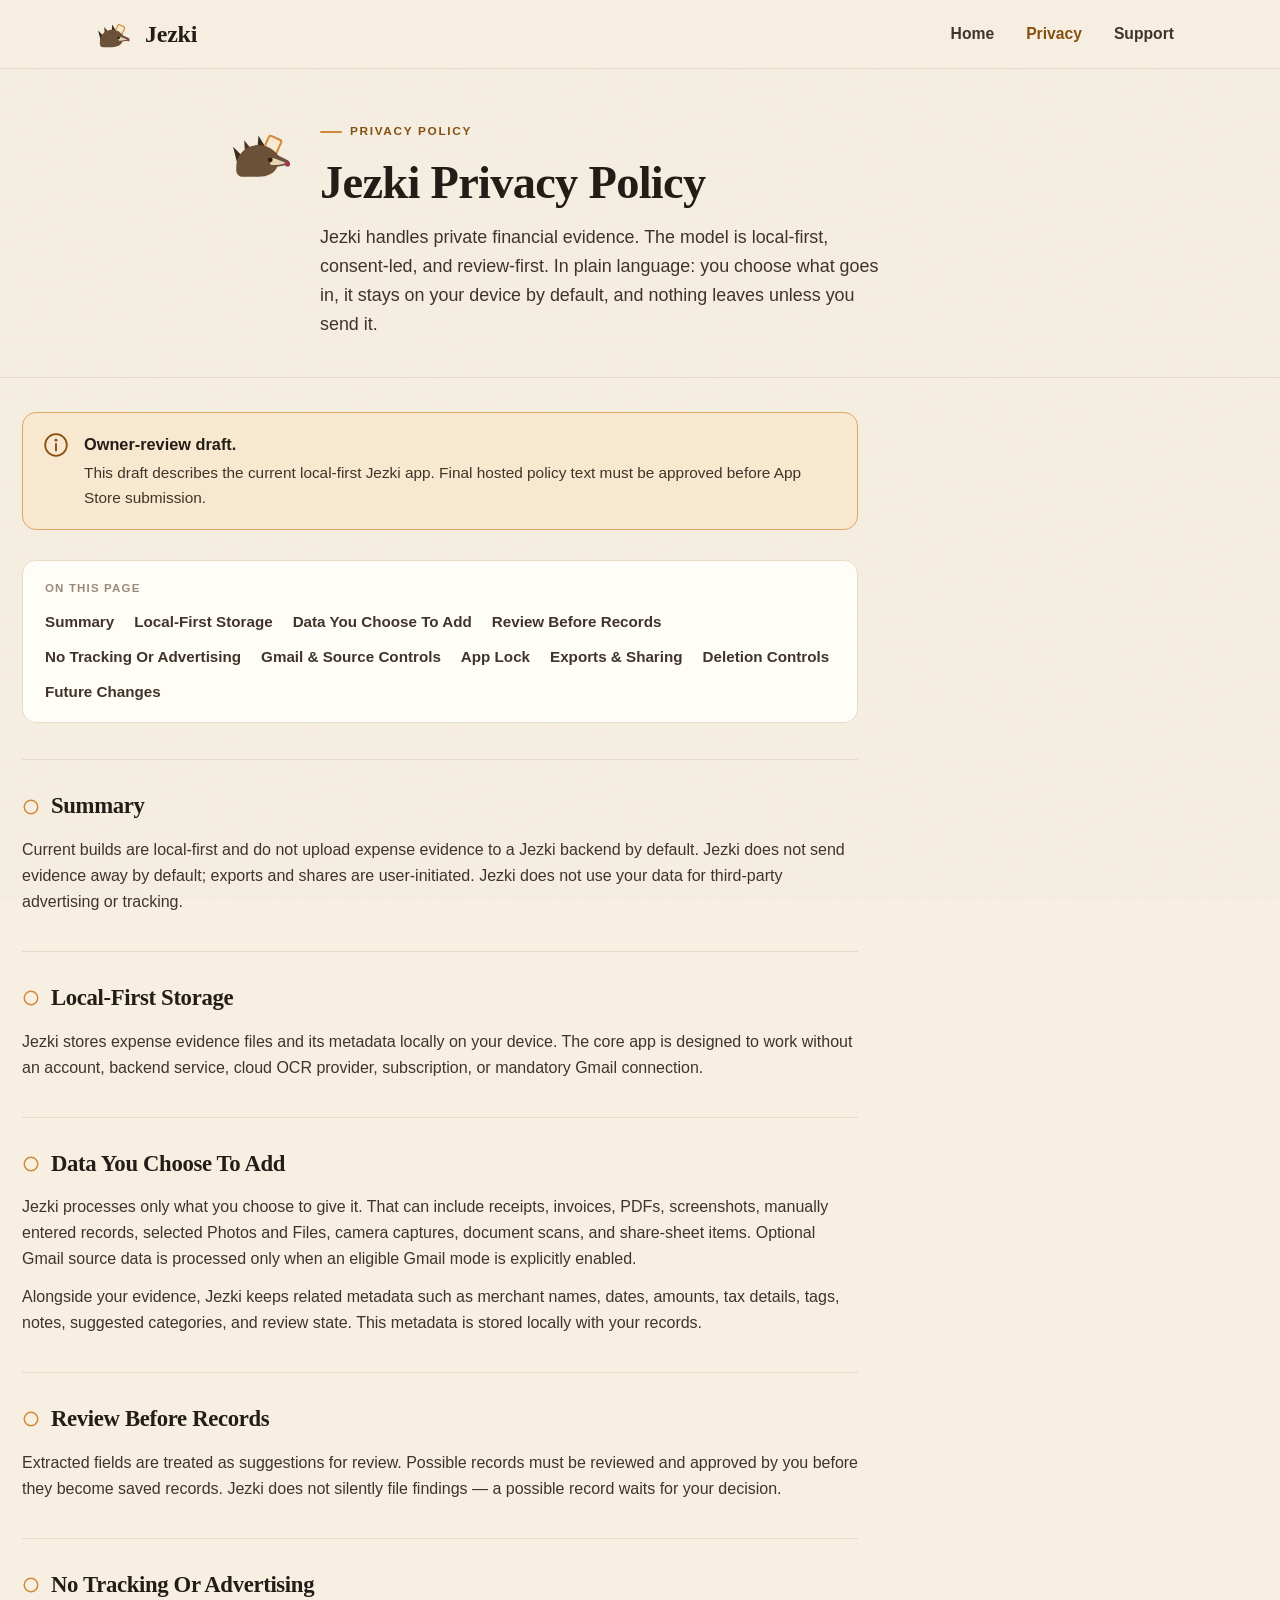
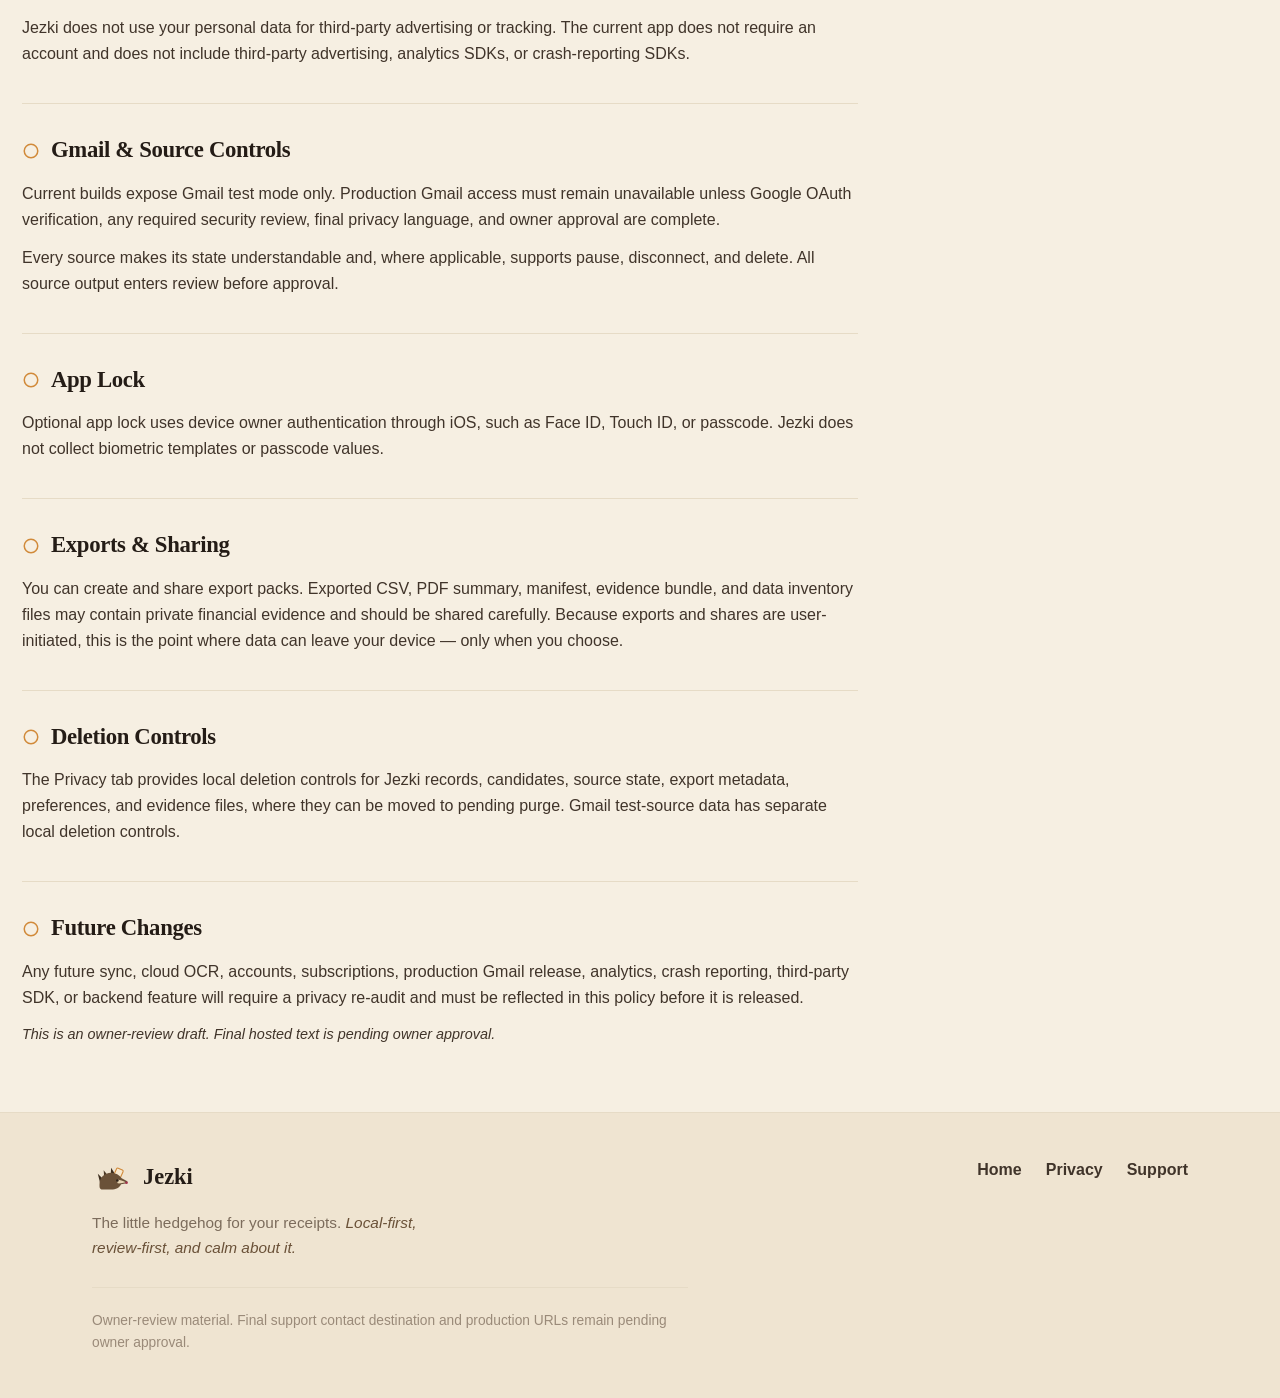
==== privacy.html @ 731a6f96 "Jezki public website — Ježko hedgehog redesign Standalone static site (home, support, privacy) for t" ====
<!doctype html>
<html lang="en">
<head>
  <meta charset="utf-8">
  <meta name="viewport" content="width=device-width, initial-scale=1">
  <title>Jezki Privacy Policy</title>
  <meta name="description" content="Jezki's privacy policy explains local-first storage, review before records, no tracking or advertising, exports, deletion controls, and future changes.">
  <meta name="theme-color" content="#f6efe2">
  <link rel="stylesheet" href="assets/styles.css">
  <link rel="icon" href="assets/jezki-icon.png">
</head>
<body>
  <a class="skip-link" href="#main">Skip to content</a>

  <header class="site-header">
    <div class="wrap">
      <a class="brand" href="index.html" aria-label="Jezki home">
        <svg class="logo" viewBox="0 0 48 48" fill="none" xmlns="http://www.w3.org/2000/svg" aria-hidden="true">
          <polygon points="10,32 7,20 16,29" fill="#3c2d1e"/>
          <polygon points="15,30 14,16 23,27" fill="#4a3826"/>
          <polygon points="22,27 23,13 31,26" fill="#3c2d1e"/>
          <rect x="27.5" y="14" width="8.5" height="11" rx="1.5" transform="rotate(24 31.7 19.5)" fill="#f7e8cf" stroke="#d18a3a" stroke-width="1.3"/>
          <path d="M9 33c0-8 6-14 14-14 5.6 0 9.6 2.7 12.6 6.6l6.2 3.1c1.2.6 1 2.4-.3 2.7l-6.6 1.3C33 37 28.8 39 23 39H13a4 4 0 0 1-4-4Z" fill="#6a5138"/>
          <path d="M31 27c2.6.6 6 1.7 9.5 3.4-3.4 1-6.8 1.4-9.7 1.2-.7-1.5-.6-3.2.2-4.6Z" fill="#e8d5b3"/>
          <circle cx="41.4" cy="30.9" r="1.6" fill="#a5324e"/>
          <circle cx="30.5" cy="28.3" r="1.5" fill="#2b2018"/>
        </svg>
        <span class="wordmark">Jezki</span>
      </a>
      <nav class="nav" aria-label="Primary">
        <a href="index.html">Home</a>
        <a aria-current="page" href="privacy.html">Privacy</a>
        <a href="support.html">Support</a>
      </nav>
    </div>
  </header>

  <main id="main">
    <section class="page-hero band-full">
      <div class="wrap">
        <svg class="mascot" viewBox="0 0 48 48" fill="none" xmlns="http://www.w3.org/2000/svg" aria-hidden="true">
          <polygon points="10,32 7,20 16,29" fill="#3c2d1e"/>
          <polygon points="15,30 14,16 23,27" fill="#4a3826"/>
          <polygon points="22,27 23,13 31,26" fill="#3c2d1e"/>
          <rect x="27.5" y="14" width="8.5" height="11" rx="1.5" transform="rotate(24 31.7 19.5)" fill="#f7e8cf" stroke="#d18a3a" stroke-width="1.3"/>
          <path d="M9 33c0-8 6-14 14-14 5.6 0 9.6 2.7 12.6 6.6l6.2 3.1c1.2.6 1 2.4-.3 2.7l-6.6 1.3C33 37 28.8 39 23 39H13a4 4 0 0 1-4-4Z" fill="#6a5138"/>
          <path d="M31 27c2.6.6 6 1.7 9.5 3.4-3.4 1-6.8 1.4-9.7 1.2-.7-1.5-.6-3.2.2-4.6Z" fill="#e8d5b3"/>
          <circle cx="41.4" cy="30.9" r="1.6" fill="#a5324e"/>
          <circle cx="30.5" cy="28.3" r="1.5" fill="#2b2018"/>
        </svg>
        <div>
          <p class="eyebrow">Privacy policy</p>
          <h1>Jezki Privacy Policy</h1>
          <p class="lede">Jezki handles private financial evidence. The model is local-first, consent-led, and review-first. In plain language: you choose what goes in, it stays on your device by default, and nothing leaves unless you send it.</p>
        </div>
      </div>
    </section>

    <div class="reading">
      <div class="wrap">

        <div class="notice">
          <svg class="ic" viewBox="0 0 24 24" fill="none" aria-hidden="true"><circle cx="12" cy="12" r="10" stroke="currentColor" stroke-width="1.6"/><path d="M12 11v6" stroke="currentColor" stroke-width="1.8" stroke-linecap="round"/><circle cx="12" cy="7.5" r="1.3" fill="currentColor"/></svg>
          <div>
            <strong>Owner-review draft.</strong>
            <p>This draft describes the current local-first Jezki app. Final hosted policy text must be approved before App Store submission.</p>
          </div>
        </div>

        <nav class="toc" aria-label="On this page">
          <p>On this page</p>
          <ul>
            <li><a href="#summary">Summary</a></li>
            <li><a href="#local">Local-First Storage</a></li>
            <li><a href="#data">Data You Choose To Add</a></li>
            <li><a href="#review">Review Before Records</a></li>
            <li><a href="#tracking">No Tracking Or Advertising</a></li>
            <li><a href="#gmail">Gmail &amp; Source Controls</a></li>
            <li><a href="#lock">App Lock</a></li>
            <li><a href="#exports">Exports &amp; Sharing</a></li>
            <li><a href="#deletion">Deletion Controls</a></li>
            <li><a href="#future">Future Changes</a></li>
          </ul>
        </nav>

        <section class="doc-block" id="summary">
          <h2><svg class="q" viewBox="0 0 24 24" fill="none" aria-hidden="true"><circle cx="12" cy="12" r="9" stroke="currentColor" stroke-width="2"/></svg>Summary</h2>
          <p>Current builds are local-first and do not upload expense evidence to a Jezki backend by default. Jezki does not send evidence away by default; exports and shares are user-initiated. Jezki does not use your data for third-party advertising or tracking.</p>
        </section>

        <section class="doc-block" id="local">
          <h2><svg class="q" viewBox="0 0 24 24" fill="none" aria-hidden="true"><circle cx="12" cy="12" r="9" stroke="currentColor" stroke-width="2"/></svg>Local-First Storage</h2>
          <p>Jezki stores expense evidence files and its metadata locally on your device. The core app is designed to work without an account, backend service, cloud OCR provider, subscription, or mandatory Gmail connection.</p>
        </section>

        <section class="doc-block" id="data">
          <h2><svg class="q" viewBox="0 0 24 24" fill="none" aria-hidden="true"><circle cx="12" cy="12" r="9" stroke="currentColor" stroke-width="2"/></svg>Data You Choose To Add</h2>
          <p>Jezki processes only what you choose to give it. That can include receipts, invoices, PDFs, screenshots, manually entered records, selected Photos and Files, camera captures, document scans, and share-sheet items. Optional Gmail source data is processed only when an eligible Gmail mode is explicitly enabled.</p>
          <p>Alongside your evidence, Jezki keeps related metadata such as merchant names, dates, amounts, tax details, tags, notes, suggested categories, and review state. This metadata is stored locally with your records.</p>
        </section>

        <section class="doc-block" id="review">
          <h2><svg class="q" viewBox="0 0 24 24" fill="none" aria-hidden="true"><circle cx="12" cy="12" r="9" stroke="currentColor" stroke-width="2"/></svg>Review Before Records</h2>
          <p>Extracted fields are treated as suggestions for review. Possible records must be reviewed and approved by you before they become saved records. Jezki does not silently file findings — a possible record waits for your decision.</p>
        </section>

        <section class="doc-block" id="tracking">
          <h2><svg class="q" viewBox="0 0 24 24" fill="none" aria-hidden="true"><circle cx="12" cy="12" r="9" stroke="currentColor" stroke-width="2"/></svg>No Tracking Or Advertising</h2>
          <p>Jezki does not use your personal data for third-party advertising or tracking. The current app does not require an account and does not include third-party advertising, analytics SDKs, or crash-reporting SDKs.</p>
        </section>

        <section class="doc-block" id="gmail">
          <h2><svg class="q" viewBox="0 0 24 24" fill="none" aria-hidden="true"><circle cx="12" cy="12" r="9" stroke="currentColor" stroke-width="2"/></svg>Gmail &amp; Source Controls</h2>
          <p>Current builds expose Gmail test mode only. Production Gmail access must remain unavailable unless Google OAuth verification, any required security review, final privacy language, and owner approval are complete.</p>
          <p>Every source makes its state understandable and, where applicable, supports pause, disconnect, and delete. All source output enters review before approval.</p>
        </section>

        <section class="doc-block" id="lock">
          <h2><svg class="q" viewBox="0 0 24 24" fill="none" aria-hidden="true"><circle cx="12" cy="12" r="9" stroke="currentColor" stroke-width="2"/></svg>App Lock</h2>
          <p>Optional app lock uses device owner authentication through iOS, such as Face ID, Touch ID, or passcode. Jezki does not collect biometric templates or passcode values.</p>
        </section>

        <section class="doc-block" id="exports">
          <h2><svg class="q" viewBox="0 0 24 24" fill="none" aria-hidden="true"><circle cx="12" cy="12" r="9" stroke="currentColor" stroke-width="2"/></svg>Exports &amp; Sharing</h2>
          <p>You can create and share export packs. Exported CSV, PDF summary, manifest, evidence bundle, and data inventory files may contain private financial evidence and should be shared carefully. Because exports and shares are user-initiated, this is the point where data can leave your device — only when you choose.</p>
        </section>

        <section class="doc-block" id="deletion">
          <h2><svg class="q" viewBox="0 0 24 24" fill="none" aria-hidden="true"><circle cx="12" cy="12" r="9" stroke="currentColor" stroke-width="2"/></svg>Deletion Controls</h2>
          <p>The Privacy tab provides local deletion controls for Jezki records, candidates, source state, export metadata, preferences, and evidence files, where they can be moved to pending purge. Gmail test-source data has separate local deletion controls.</p>
        </section>

        <section class="doc-block" id="future">
          <h2><svg class="q" viewBox="0 0 24 24" fill="none" aria-hidden="true"><circle cx="12" cy="12" r="9" stroke="currentColor" stroke-width="2"/></svg>Future Changes</h2>
          <p>Any future sync, cloud OCR, accounts, subscriptions, production Gmail release, analytics, crash reporting, third-party SDK, or backend feature will require a privacy re-audit and must be reflected in this policy before it is released.</p>
          <p class="updated">This is an owner-review draft. Final hosted text is pending owner approval.</p>
        </section>

      </div>
    </div>
  </main>

  <footer class="site-footer">
    <div class="wrap">
      <div>
        <span class="footer-brand">
          <svg class="logo" viewBox="0 0 48 48" fill="none" xmlns="http://www.w3.org/2000/svg" aria-hidden="true">
            <polygon points="10,32 7,20 16,29" fill="#3c2d1e"/>
            <polygon points="15,30 14,16 23,27" fill="#4a3826"/>
            <polygon points="22,27 23,13 31,26" fill="#3c2d1e"/>
            <rect x="27.5" y="14" width="8.5" height="11" rx="1.5" transform="rotate(24 31.7 19.5)" fill="#f7e8cf" stroke="#d18a3a" stroke-width="1.3"/>
            <path d="M9 33c0-8 6-14 14-14 5.6 0 9.6 2.7 12.6 6.6l6.2 3.1c1.2.6 1 2.4-.3 2.7l-6.6 1.3C33 37 28.8 39 23 39H13a4 4 0 0 1-4-4Z" fill="#6a5138"/>
            <path d="M31 27c2.6.6 6 1.7 9.5 3.4-3.4 1-6.8 1.4-9.7 1.2-.7-1.5-.6-3.2.2-4.6Z" fill="#e8d5b3"/>
            <circle cx="41.4" cy="30.9" r="1.6" fill="#a5324e"/>
            <circle cx="30.5" cy="28.3" r="1.5" fill="#2b2018"/>
          </svg>
          <span class="wordmark">Jezki</span>
        </span>
        <p class="footer-tagline">The little hedgehog for your receipts. <em>Local-first, review-first, and calm about it.</em></p>
      </div>
      <nav class="footer-links" aria-label="Footer">
        <a href="index.html">Home</a>
        <a href="privacy.html">Privacy</a>
        <a href="support.html">Support</a>
      </nav>
      <p class="footer-note">Owner-review material. Final support contact destination and production URLs remain pending owner approval.</p>
    </div>
  </footer>
</body>
</html>
---- assets/styles.css ----
/* Jezki — from ježko, "little hedgehog."
   A careful creature that gathers scattered things and keeps them safe.
   Plain CSS + hand-drawn inline SVG. No external fonts, scripts, or trackers. */

:root {
  color-scheme: light;

  --serif: "Iowan Old Style", "Palatino Linotype", Palatino, "Book Antiqua", Georgia, serif;
  --sans: -apple-system, BlinkMacSystemFont, "SF Pro Text", "Segoe UI", Roboto, sans-serif;

  /* Paper + ink */
  --paper: #f6efe2;
  --paper-2: #efe4d1;
  --panel: #fffdf8;
  --ink: #241c16;
  --ink-soft: #40342a;
  --muted: #7c6c5c;
  --muted-2: #9a8a79;

  /* Lines */
  --line: #e6dbc6;
  --line-strong: #d6c6a9;

  /* Quill browns (the hedgehog) */
  --quill: #6a5138;
  --quill-dark: #3c2d1e;

  /* Signature honey amber */
  --amber: #d18a3a;
  --amber-soft: #e0a75f;
  --amber-tint: #f7e8cf;
  --amber-deep: #855012;

  /* Protective pine */
  --pine: #234339;
  --pine-soft: #2d5245;
  --pine-line: #3d6153;
  --on-pine: #eef3ec;
  --on-pine-muted: #a6bab0;

  /* Berry pop — tiny accents only */
  --berry: #a5324e;

  --radius: 14px;
  --radius-sm: 10px;
  --shadow: 0 22px 48px rgba(41, 30, 18, 0.12);
  --shadow-sm: 0 10px 26px rgba(41, 30, 18, 0.08);
  --maxw: 1140px;
  --readw: 720px;
}

* { box-sizing: border-box; }
html { -webkit-text-size-adjust: 100%; scroll-behavior: smooth; }

body {
  margin: 0;
  min-height: 100vh;
  font-family: var(--sans);
  color: var(--ink);
  background: var(--paper);
  line-height: 1.62;
  font-size: 16px;
  -webkit-font-smoothing: antialiased;
  text-rendering: optimizeLegibility;
}

/* Faint paper grain — local data-uri, no network */
body::before {
  content: "";
  position: fixed;
  inset: 0;
  z-index: -1;
  pointer-events: none;
  opacity: 0.05;
  background-image: url("data:image/svg+xml,%3Csvg xmlns='http://www.w3.org/2000/svg' width='140' height='140'%3E%3Cfilter id='n'%3E%3CfeTurbulence type='fractalNoise' baseFrequency='0.85' numOctaves='2' stitchTiles='stitch'/%3E%3C/filter%3E%3Crect width='100%25' height='100%25' filter='url(%23n)'/%3E%3C/svg%3E");
}

img { max-width: 100%; height: auto; }

a { color: var(--amber-deep); text-decoration: none; }
a:hover { text-decoration: underline; }

:focus-visible {
  outline: 2.5px solid var(--amber-deep);
  outline-offset: 3px;
  border-radius: 4px;
}

.skip-link {
  position: absolute;
  left: -999px;
  top: 0;
  background: var(--ink);
  color: var(--paper);
  padding: 10px 16px;
  border-radius: var(--radius-sm);
  z-index: 30;
}
.skip-link:focus { left: 16px; top: 16px; }

.wrap { width: 100%; max-width: var(--maxw); margin: 0 auto; padding-inline: 22px; }
.band-full { width: 100%; }
section { scroll-margin-top: 20px; }

.eyebrow {
  margin: 0 0 16px;
  display: inline-flex;
  align-items: center;
  gap: 8px;
  color: var(--amber-deep);
  font-family: var(--sans);
  font-size: 0.74rem;
  font-weight: 800;
  letter-spacing: 0.14em;
  text-transform: uppercase;
}
.eyebrow::before {
  content: "";
  width: 22px;
  height: 2px;
  background: var(--amber);
  border-radius: 2px;
}
.eyebrow.on-pine { color: var(--amber-soft); }
.eyebrow.on-pine::before { background: var(--amber-soft); }

/* Serif display headings */
h1, h2, .display { font-family: var(--serif); font-weight: 600; letter-spacing: -0.015em; }

/* ---------- Header ---------- */

.site-header {
  position: sticky;
  top: 0;
  z-index: 20;
  background: rgba(246, 239, 226, 0.86);
  backdrop-filter: saturate(1.2) blur(8px);
  -webkit-backdrop-filter: saturate(1.2) blur(8px);
  border-bottom: 1px solid var(--line);
}
.site-header .wrap {
  display: flex;
  align-items: center;
  justify-content: space-between;
  gap: 14px 22px;
  flex-wrap: wrap;
  padding-block: 13px;
}
.brand {
  display: inline-flex;
  align-items: center;
  gap: 11px;
  color: var(--ink);
}
.brand .logo { width: 42px; height: 42px; flex: none; }
.brand .wordmark {
  font-family: var(--serif);
  font-weight: 600;
  font-size: 1.5rem;
  letter-spacing: -0.01em;
  line-height: 1;
}
.nav { display: flex; gap: 4px; flex-wrap: wrap; align-items: center; }
.nav a {
  display: inline-flex;
  align-items: center;
  min-height: 40px;
  padding: 6px 14px;
  border-radius: 999px;
  color: var(--ink-soft);
  font-weight: 650;
  font-size: 0.98rem;
}
.nav a:hover { color: var(--ink); text-decoration: none; background: var(--paper-2); }
.nav a[aria-current="page"] { color: var(--amber-deep); }

/* ---------- Buttons ---------- */

.button {
  min-height: 50px;
  display: inline-flex;
  align-items: center;
  justify-content: center;
  gap: 9px;
  padding: 12px 24px;
  border-radius: 999px;
  border: 1.5px solid transparent;
  background: var(--panel);
  color: var(--ink);
  font-weight: 750;
  font-size: 1rem;
  cursor: pointer;
  transition: transform 0.16s ease, box-shadow 0.16s ease, background 0.16s ease;
}
.button:hover { text-decoration: none; transform: translateY(-2px); box-shadow: var(--shadow-sm); }
.button.primary {
  background: var(--amber);
  border-color: var(--amber);
  color: #2a1c08;
  box-shadow: 0 12px 26px rgba(184, 116, 40, 0.28);
}
.button.primary:hover { background: var(--amber-soft); }
.button.secondary { background: transparent; border-color: var(--line-strong); color: var(--ink); }
.button.secondary:hover { background: var(--panel); }
.button.on-pine { background: var(--amber); border-color: var(--amber); color: #2a1c08; }
.button.ghost-pine { background: transparent; border-color: var(--pine-line); color: var(--on-pine); }
.button.ghost-pine:hover { background: rgba(255,255,255,0.06); }

/* ---------- Hero ---------- */

.hero { border-bottom: 1px solid var(--line); overflow: hidden; }
.hero .wrap {
  display: grid;
  grid-template-columns: 1fr;
  gap: 34px;
  padding-block: 48px 54px;
  align-items: center;
}
.hero h1 {
  margin: 0;
  font-size: 2.7rem;
  line-height: 1.02;
}
.hero h1 .accent { color: var(--amber-deep); font-style: italic; }
.hero .deck {
  margin: 20px 0 0;
  font-family: var(--serif);
  font-style: italic;
  font-size: 1.32rem;
  color: var(--quill);
  max-width: 24ch;
}
.hero .lede {
  margin: 18px 0 0;
  color: var(--ink-soft);
  font-size: 1.1rem;
  max-width: 46ch;
}
.hero-actions { display: flex; gap: 13px; flex-wrap: wrap; margin-top: 30px; }
.etymology {
  margin: 26px 0 0;
  display: inline-flex;
  align-items: center;
  gap: 10px;
  padding: 9px 15px 9px 12px;
  background: var(--panel);
  border: 1px solid var(--line);
  border-radius: 999px;
  font-size: 0.9rem;
  color: var(--muted);
}
.etymology b { color: var(--ink); font-weight: 700; }
.etymology .dot { color: var(--berry); }

.hero-art { position: relative; }
.hero-art svg { width: 100%; height: auto; display: block; }

/* Quill slips settle in on load */
@keyframes settle {
  from { opacity: 0; transform: translateY(8px) rotate(var(--r, 0deg)); }
  to   { opacity: 1; transform: translateY(0) rotate(var(--r, 0deg)); }
}
.hero-art .slip { animation: settle 0.7s ease both; }
.hero-art .slip:nth-child(2) { animation-delay: 0.05s; }
.hero-art .slip:nth-child(3) { animation-delay: 0.13s; }
.hero-art .slip:nth-child(4) { animation-delay: 0.21s; }

/* ---------- Section scaffolding ---------- */

.section { padding-block: 66px; }
.section-head { max-width: var(--readw); margin-bottom: 36px; }
.section-head h2 { margin: 0; font-size: 2rem; line-height: 1.1; }
.section-head p { margin: 15px 0 0; color: var(--muted); font-size: 1.1rem; }
.alt { background: var(--paper-2); border-block: 1px solid var(--line); }

/* ---------- Loop ---------- */

.steps { display: grid; grid-template-columns: 1fr; gap: 16px; }
.step {
  position: relative;
  padding: 24px 22px 22px;
  background: var(--panel);
  border: 1px solid var(--line);
  border-radius: var(--radius);
  box-shadow: var(--shadow-sm);
}
.step .spine {
  width: 34px; height: 34px;
  display: grid; place-items: center;
  margin-bottom: 14px;
  border-radius: 10px;
  background: var(--amber-tint);
  color: var(--amber-deep);
  font-family: var(--serif);
  font-weight: 700;
  font-size: 1.05rem;
}
.step h3 { margin: 0 0 6px; font-size: 1.12rem; font-family: var(--sans); font-weight: 750; letter-spacing: 0; }
.step p { margin: 0; color: var(--muted); font-size: 0.97rem; }
.loop-note { margin: 28px 0 0; color: var(--ink-soft); font-size: 1rem; max-width: var(--readw); }
.loop-note b { color: var(--ink); }

/* ---------- Sources ---------- */

.sources { display: grid; grid-template-columns: 1fr; gap: 14px; }
.source {
  display: flex; gap: 14px; align-items: flex-start;
  padding: 18px 20px;
  background: var(--panel);
  border: 1px solid var(--line);
  border-radius: var(--radius);
  transition: transform 0.16s ease, border-color 0.16s ease;
}
.source:hover { transform: translateY(-2px); border-color: var(--line-strong); }
.source .ic { flex: none; width: 30px; height: 30px; color: var(--quill); margin-top: 2px; }
.source h3 { margin: 0 0 3px; font-size: 1.02rem; font-family: var(--sans); font-weight: 750; letter-spacing: 0; }
.source p { margin: 0; color: var(--muted); font-size: 0.92rem; }

.fineprint {
  margin: 24px 0 0;
  padding: 15px 18px;
  border-left: 3px solid var(--amber);
  background: var(--amber-tint);
  border-radius: 0 var(--radius-sm) var(--radius-sm) 0;
  color: var(--ink-soft);
  font-size: 0.92rem;
  max-width: 66ch;
}

/* ---------- Protective pine band ---------- */

.protect { background: var(--pine); color: var(--on-pine); border-block: 1px solid var(--pine-line); overflow: hidden; }
.protect .wrap {
  display: grid;
  grid-template-columns: 1fr;
  gap: 36px;
  padding-block: 66px;
  align-items: center;
}
.protect h2 { margin: 0; font-size: 2rem; line-height: 1.1; max-width: 15ch; }
.protect .band-lede { margin: 16px 0 0; color: var(--on-pine-muted); font-size: 1.08rem; max-width: 46ch; }
.assurances { display: grid; gap: 11px; margin: 24px 0 0; padding: 0; list-style: none; }
.assurances li {
  display: flex; gap: 13px; align-items: flex-start;
  padding: 15px 17px;
  background: var(--pine-soft);
  border: 1px solid var(--pine-line);
  border-radius: var(--radius-sm);
}
.assurances .tick { flex: none; width: 22px; height: 22px; color: var(--amber-soft); margin-top: 1px; }
.assurances strong { display: block; font-size: 0.99rem; }
.assurances span { color: var(--on-pine-muted); font-size: 0.9rem; }
.protect-art { display: grid; place-items: center; }
.protect-art svg { width: 100%; max-width: 340px; height: auto; }

/* ---------- Export ---------- */

.export-grid { display: grid; grid-template-columns: 1fr; gap: 36px; align-items: center; }
.export-copy h2 { margin: 0; font-size: 2rem; line-height: 1.1; }
.export-copy p { margin: 15px 0 0; color: var(--muted); font-size: 1.08rem; max-width: 50ch; }
.pack-list { display: grid; gap: 10px; margin: 24px 0 0; padding: 0; list-style: none; }
.pack-list li {
  display: flex; align-items: center; gap: 13px;
  padding: 14px 17px;
  background: var(--panel);
  border: 1px solid var(--line);
  border-radius: var(--radius-sm);
  font-weight: 600;
}
.pack-list .tag {
  flex: none; min-width: 74px; text-align: center;
  font-size: 0.68rem; font-weight: 800; letter-spacing: 0.06em; text-transform: uppercase;
  color: var(--amber-deep); background: var(--amber-tint);
  border-radius: 999px; padding: 5px 10px;
}
.export-art { display: grid; place-items: center; }
.export-art svg { width: 100%; max-width: 360px; height: auto; }

/* ---------- Boundary ---------- */

.boundary { background: var(--paper-2); border-block: 1px solid var(--line); }
.boundary .wrap { padding-block: 52px; max-width: 900px; }
.boundary p.lead {
  margin: 0;
  font-family: var(--serif);
  font-size: 1.5rem;
  line-height: 1.34;
  max-width: 22ch;
  color: var(--ink);
}
.boundary p.small { font-size: 0.99rem; color: var(--muted); margin-top: 16px; max-width: 62ch; }

/* ---------- Callout ---------- */

.callout { display: grid; grid-template-columns: 1fr; gap: 16px; }
.callout a {
  display: block;
  padding: 28px 26px;
  background: var(--panel);
  border: 1px solid var(--line);
  border-radius: var(--radius);
  box-shadow: var(--shadow-sm);
  color: var(--ink);
  transition: transform 0.16s ease, box-shadow 0.16s ease, border-color 0.16s ease;
}
.callout a:hover { text-decoration: none; transform: translateY(-3px); box-shadow: var(--shadow); border-color: var(--amber); }
.callout h3 { margin: 0 0 8px; font-family: var(--serif); font-weight: 600; font-size: 1.35rem; letter-spacing: -0.01em; }
.callout p { margin: 0; color: var(--muted); font-size: 0.99rem; }
.callout .more { display: inline-block; margin-top: 15px; color: var(--amber-deep); font-weight: 750; font-size: 0.95rem; }

/* ---------- Reading pages ---------- */

.page-hero { border-bottom: 1px solid var(--line); }
.page-hero .wrap { padding-block: 46px 38px; max-width: 880px; display: flex; align-items: flex-start; gap: 22px; }
.page-hero .mascot { flex: none; width: 76px; height: 76px; }
.page-hero h1 { margin: 0; font-size: 2.3rem; line-height: 1.06; }
.page-hero .lede { margin: 16px 0 0; color: var(--ink-soft); font-size: 1.12rem; max-width: 58ch; }

.reading { max-width: 880px; }
.reading .wrap { padding-block: 8px 66px; }

.notice {
  display: flex; gap: 15px; align-items: flex-start;
  padding: 18px 20px;
  margin: 26px 0 8px;
  background: var(--amber-tint);
  border: 1px solid var(--amber-soft);
  border-radius: var(--radius);
}
.notice .ic { flex: none; width: 26px; height: 26px; color: var(--amber-deep); margin-top: 1px; }
.notice strong { display: block; margin-bottom: 4px; font-size: 1.02rem; }
.notice p { margin: 0; color: var(--ink-soft); font-size: 0.96rem; }

.toc { margin: 30px 0 0; padding: 18px 22px; background: var(--panel); border: 1px solid var(--line); border-radius: var(--radius); }
.toc p { margin: 0 0 11px; font-size: 0.72rem; font-weight: 800; letter-spacing: 0.1em; text-transform: uppercase; color: var(--muted-2); }
.toc ul { margin: 0; padding: 0; list-style: none; display: flex; flex-wrap: wrap; gap: 9px 20px; }
.toc a { font-weight: 650; font-size: 0.95rem; color: var(--ink-soft); }
.toc a:hover { color: var(--amber-deep); }

.doc-block { margin-top: 36px; }
.doc-block h2 {
  margin: 0 0 12px;
  font-size: 1.42rem;
  padding-top: 28px;
  border-top: 1px solid var(--line);
  display: flex; align-items: center; gap: 11px;
}
.doc-block h2 .q { width: 18px; height: 18px; color: var(--amber); flex: none; }
.doc-block p { margin: 0 0 12px; color: var(--ink-soft); }
.doc-block p:last-child { margin-bottom: 0; }
.doc-block ul { margin: 0 0 12px; padding-left: 20px; color: var(--ink-soft); }
.doc-block li { margin-bottom: 6px; }
.updated { margin-top: 26px; color: var(--muted); font-size: 0.9rem; font-style: italic; }

/* ---------- Footer ---------- */

.site-footer { border-top: 1px solid var(--line); background: var(--paper-2); }
.site-footer .wrap { display: grid; grid-template-columns: 1fr; gap: 26px; padding-block: 44px; }
.footer-brand { display: flex; align-items: center; gap: 11px; }
.footer-brand .logo { width: 40px; height: 40px; }
.footer-brand .wordmark { font-family: var(--serif); font-weight: 600; font-size: 1.4rem; color: var(--ink); }
.footer-tagline { margin: 14px 0 0; color: var(--muted); font-size: 0.96rem; max-width: 44ch; }
.footer-tagline em { color: var(--quill); font-style: italic; }
.footer-links { display: flex; flex-wrap: wrap; gap: 10px 24px; align-items: center; }
.footer-links a { color: var(--ink-soft); font-weight: 650; }
.footer-note {
  grid-column: 1 / -1;
  margin: 0; padding-top: 22px;
  border-top: 1px solid var(--line);
  color: var(--muted-2);
  font-size: 0.86rem;
  max-width: 78ch;
}

/* ---------- Responsive ---------- */

@media (min-width: 620px) {
  .steps { grid-template-columns: repeat(2, 1fr); }
  .sources { grid-template-columns: repeat(2, 1fr); }
  .callout { grid-template-columns: repeat(2, 1fr); }
  .site-footer .wrap { grid-template-columns: 1.5fr 1fr; align-items: start; }
  .footer-links { justify-content: flex-end; }
}

@media (min-width: 880px) {
  .hero h1 { font-size: 3.9rem; }
  .hero .deck { font-size: 1.6rem; }
  .section-head h2, .protect h2, .export-copy h2 { font-size: 2.5rem; }
  .boundary p.lead { font-size: 1.9rem; }
  .page-hero h1 { font-size: 2.9rem; }
}

@media (min-width: 980px) {
  .hero .wrap { grid-template-columns: 1.02fr 0.98fr; gap: 52px; padding-block: 72px 80px; }
  .steps { grid-template-columns: repeat(4, 1fr); }
  .sources { grid-template-columns: repeat(3, 1fr); }
  .protect .wrap { grid-template-columns: 1.1fr 0.9fr; gap: 54px; }
  .export-grid { grid-template-columns: 1.02fr 0.98fr; }
}

@media (prefers-reduced-motion: reduce) {
  html { scroll-behavior: auto; }
  * { transition: none !important; animation: none !important; }
  .hero-art .slip { opacity: 1 !important; }
}
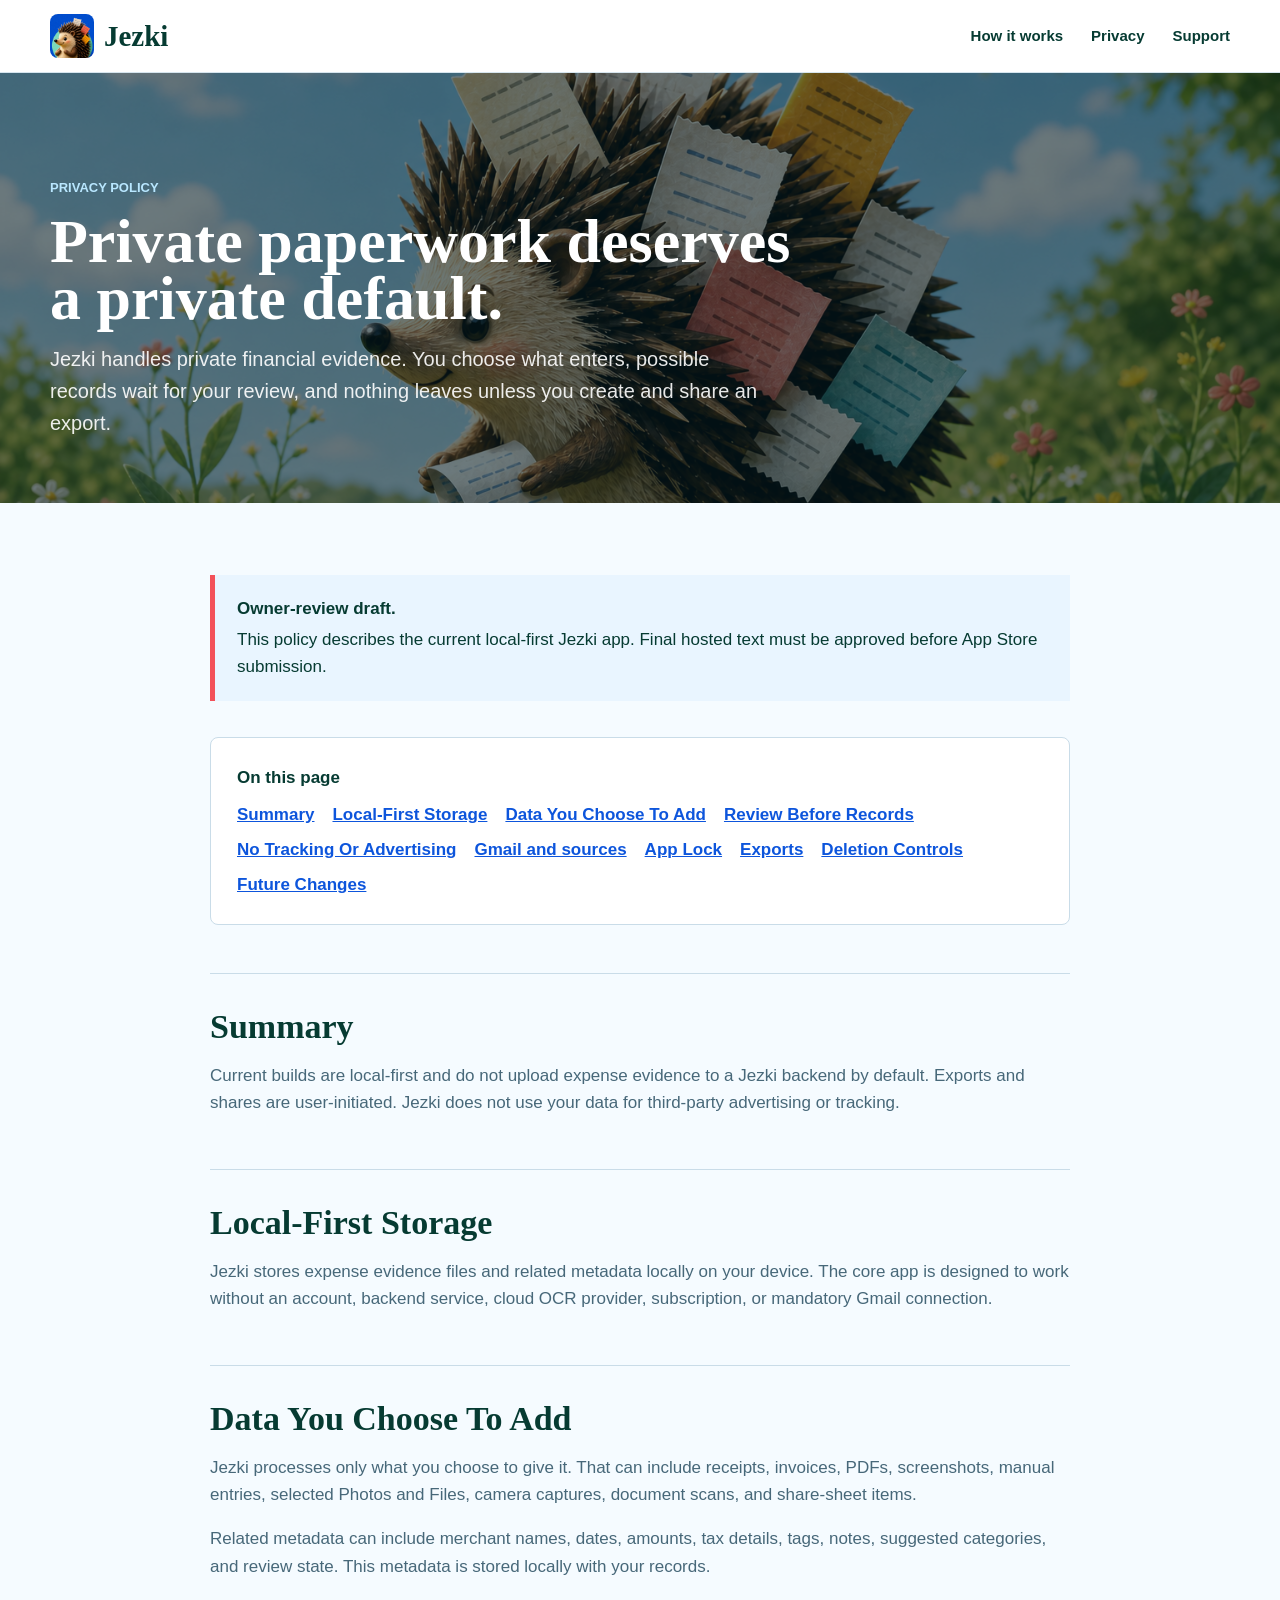
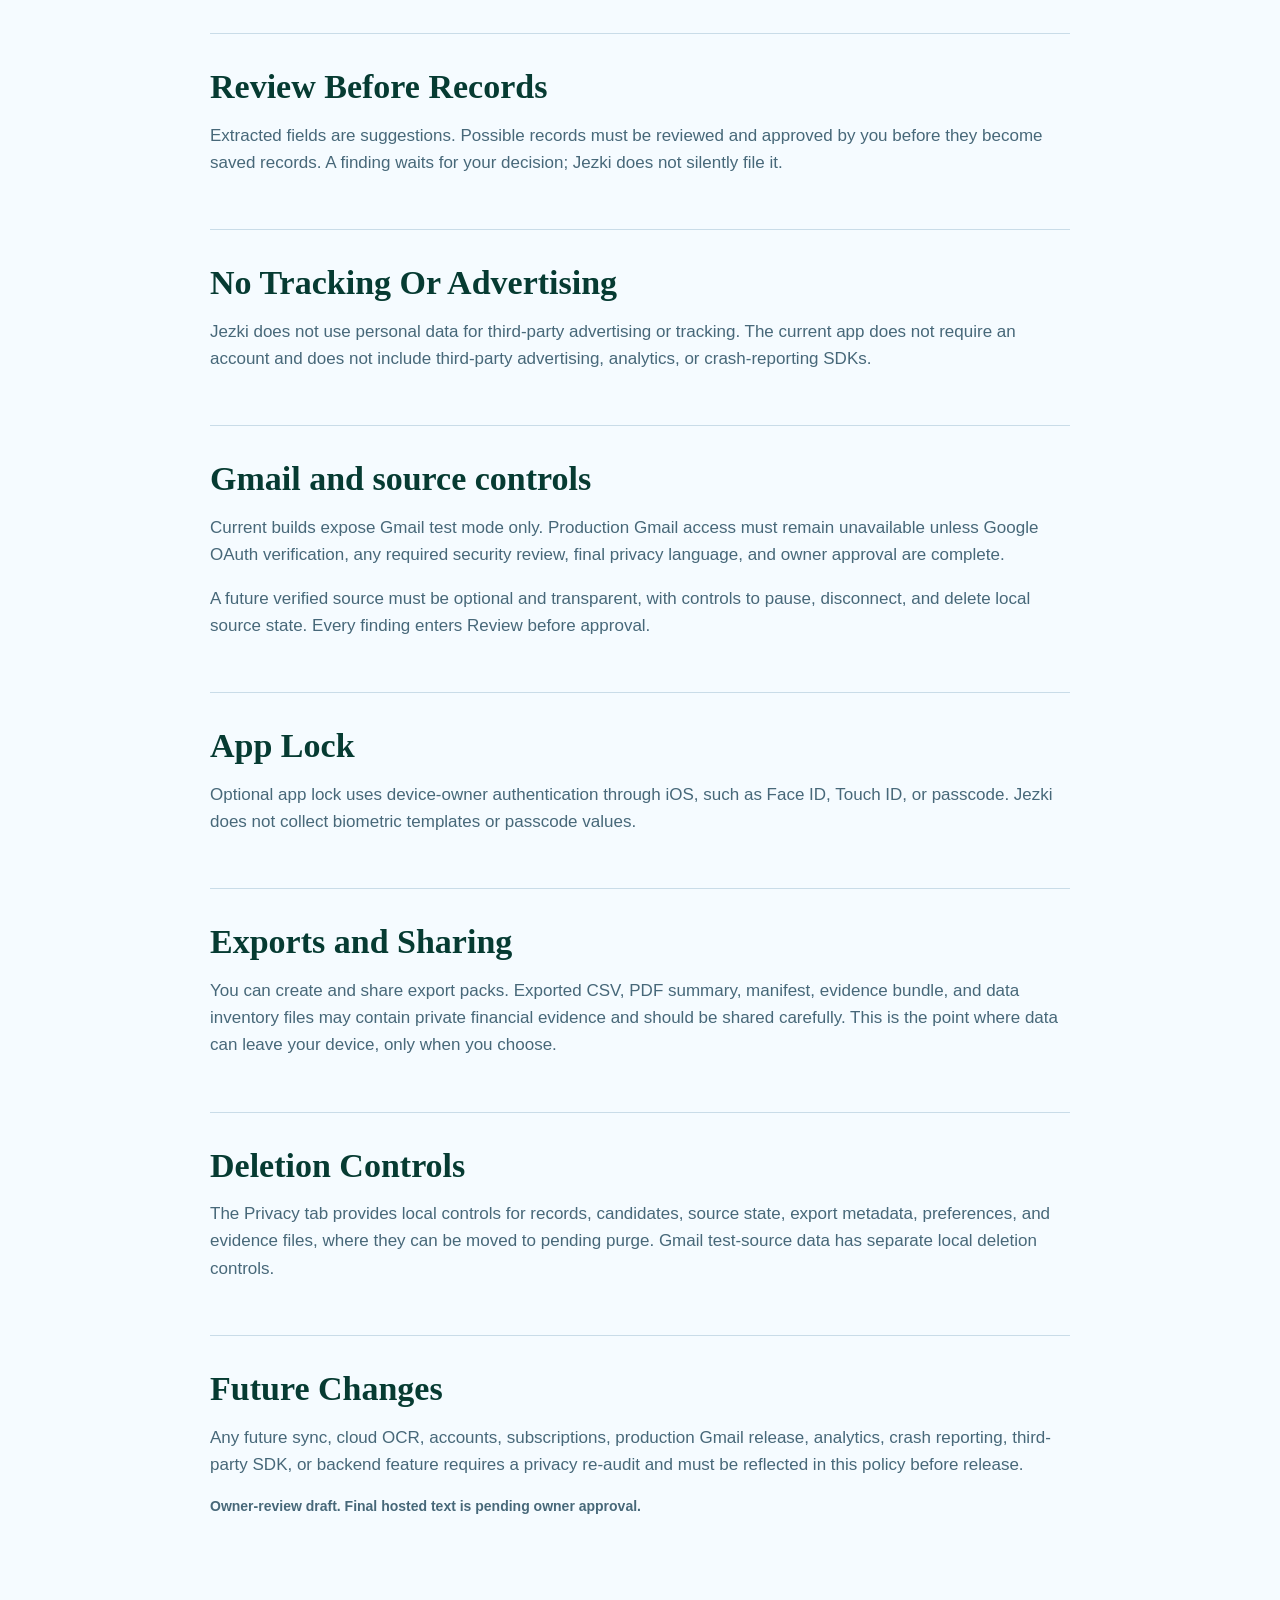
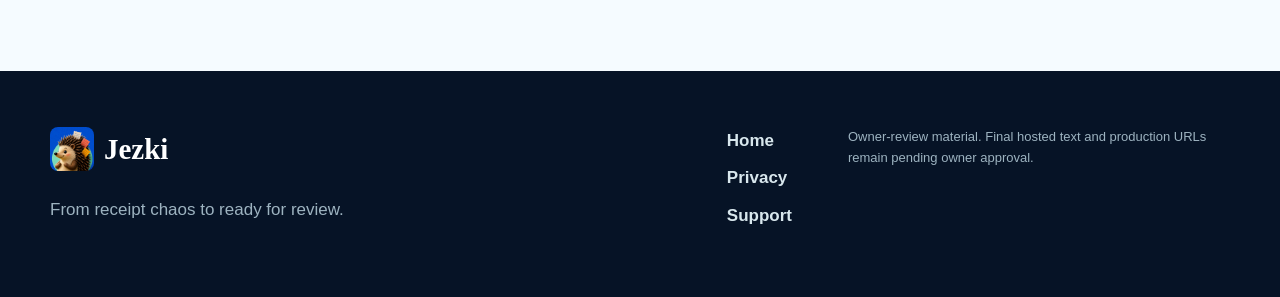
==== commit cfbc45eb: "Redesign Jezki website with adaptive mascot art" ====
--- a/privacy.html
+++ b/privacy.html
@@ -5,165 +5,100 @@
   <meta name="viewport" content="width=device-width, initial-scale=1">
   <title>Jezki Privacy Policy</title>
   <meta name="description" content="Jezki's privacy policy explains local-first storage, review before records, no tracking or advertising, exports, deletion controls, and future changes.">
-  <meta name="theme-color" content="#f6efe2">
+  <meta name="theme-color" content="#f5fbff" media="(prefers-color-scheme: light)">
+  <meta name="theme-color" content="#061326" media="(prefers-color-scheme: dark)">
   <link rel="stylesheet" href="assets/styles.css">
   <link rel="icon" href="assets/jezki-icon.png">
 </head>
 <body>
   <a class="skip-link" href="#main">Skip to content</a>
-
   <header class="site-header">
-    <div class="wrap">
-      <a class="brand" href="index.html" aria-label="Jezki home">
-        <svg class="logo" viewBox="0 0 48 48" fill="none" xmlns="http://www.w3.org/2000/svg" aria-hidden="true">
-          <polygon points="10,32 7,20 16,29" fill="#3c2d1e"/>
-          <polygon points="15,30 14,16 23,27" fill="#4a3826"/>
-          <polygon points="22,27 23,13 31,26" fill="#3c2d1e"/>
-          <rect x="27.5" y="14" width="8.5" height="11" rx="1.5" transform="rotate(24 31.7 19.5)" fill="#f7e8cf" stroke="#d18a3a" stroke-width="1.3"/>
-          <path d="M9 33c0-8 6-14 14-14 5.6 0 9.6 2.7 12.6 6.6l6.2 3.1c1.2.6 1 2.4-.3 2.7l-6.6 1.3C33 37 28.8 39 23 39H13a4 4 0 0 1-4-4Z" fill="#6a5138"/>
-          <path d="M31 27c2.6.6 6 1.7 9.5 3.4-3.4 1-6.8 1.4-9.7 1.2-.7-1.5-.6-3.2.2-4.6Z" fill="#e8d5b3"/>
-          <circle cx="41.4" cy="30.9" r="1.6" fill="#a5324e"/>
-          <circle cx="30.5" cy="28.3" r="1.5" fill="#2b2018"/>
-        </svg>
-        <span class="wordmark">Jezki</span>
-      </a>
-      <nav class="nav" aria-label="Primary">
-        <a href="index.html">Home</a>
-        <a aria-current="page" href="privacy.html">Privacy</a>
-        <a href="support.html">Support</a>
-      </nav>
+    <div class="wrap header-inner">
+      <a class="brand" href="index.html" aria-label="Jezki home"><img src="assets/jezki-icon.png" alt="" width="44" height="44"><span>Jezki</span></a>
+      <nav class="nav" aria-label="Primary"><a href="index.html#how-it-works">How it works</a><a aria-current="page" href="privacy.html">Privacy</a><a href="support.html">Support</a></nav>
     </div>
   </header>
 
   <main id="main">
-    <section class="page-hero band-full">
+    <section class="page-hero" aria-labelledby="privacy-title">
+      <picture aria-hidden="true"><source srcset="assets/jezki-hero-night.png" media="(prefers-color-scheme: dark)"><img src="assets/jezki-hero-day.png" alt="" width="1536" height="1024"></picture>
       <div class="wrap">
-        <svg class="mascot" viewBox="0 0 48 48" fill="none" xmlns="http://www.w3.org/2000/svg" aria-hidden="true">
-          <polygon points="10,32 7,20 16,29" fill="#3c2d1e"/>
-          <polygon points="15,30 14,16 23,27" fill="#4a3826"/>
-          <polygon points="22,27 23,13 31,26" fill="#3c2d1e"/>
-          <rect x="27.5" y="14" width="8.5" height="11" rx="1.5" transform="rotate(24 31.7 19.5)" fill="#f7e8cf" stroke="#d18a3a" stroke-width="1.3"/>
-          <path d="M9 33c0-8 6-14 14-14 5.6 0 9.6 2.7 12.6 6.6l6.2 3.1c1.2.6 1 2.4-.3 2.7l-6.6 1.3C33 37 28.8 39 23 39H13a4 4 0 0 1-4-4Z" fill="#6a5138"/>
-          <path d="M31 27c2.6.6 6 1.7 9.5 3.4-3.4 1-6.8 1.4-9.7 1.2-.7-1.5-.6-3.2.2-4.6Z" fill="#e8d5b3"/>
-          <circle cx="41.4" cy="30.9" r="1.6" fill="#a5324e"/>
-          <circle cx="30.5" cy="28.3" r="1.5" fill="#2b2018"/>
-        </svg>
-        <div>
-          <p class="eyebrow">Privacy policy</p>
-          <h1>Jezki Privacy Policy</h1>
-          <p class="lede">Jezki handles private financial evidence. The model is local-first, consent-led, and review-first. In plain language: you choose what goes in, it stays on your device by default, and nothing leaves unless you send it.</p>
-        </div>
+        <p class="eyebrow light">Privacy policy</p>
+        <h1 id="privacy-title">Private paperwork deserves a private default.</h1>
+        <p class="lede">Jezki handles private financial evidence. You choose what enters, possible records wait for your review, and nothing leaves unless you create and share an export.</p>
       </div>
     </section>
 
     <div class="reading">
       <div class="wrap">
-
-        <div class="notice">
-          <svg class="ic" viewBox="0 0 24 24" fill="none" aria-hidden="true"><circle cx="12" cy="12" r="10" stroke="currentColor" stroke-width="1.6"/><path d="M12 11v6" stroke="currentColor" stroke-width="1.8" stroke-linecap="round"/><circle cx="12" cy="7.5" r="1.3" fill="currentColor"/></svg>
-          <div>
-            <strong>Owner-review draft.</strong>
-            <p>This draft describes the current local-first Jezki app. Final hosted policy text must be approved before App Store submission.</p>
-          </div>
-        </div>
+        <div class="notice" role="note"><strong>Owner-review draft.</strong><p>This policy describes the current local-first Jezki app. Final hosted text must be approved before App Store submission.</p></div>
 
         <nav class="toc" aria-label="On this page">
           <p>On this page</p>
-          <ul>
-            <li><a href="#summary">Summary</a></li>
-            <li><a href="#local">Local-First Storage</a></li>
-            <li><a href="#data">Data You Choose To Add</a></li>
-            <li><a href="#review">Review Before Records</a></li>
-            <li><a href="#tracking">No Tracking Or Advertising</a></li>
-            <li><a href="#gmail">Gmail &amp; Source Controls</a></li>
-            <li><a href="#lock">App Lock</a></li>
-            <li><a href="#exports">Exports &amp; Sharing</a></li>
-            <li><a href="#deletion">Deletion Controls</a></li>
-            <li><a href="#future">Future Changes</a></li>
-          </ul>
+          <ul><li><a href="#summary">Summary</a></li><li><a href="#local">Local-First Storage</a></li><li><a href="#data">Data You Choose To Add</a></li><li><a href="#review">Review Before Records</a></li><li><a href="#tracking">No Tracking Or Advertising</a></li><li><a href="#gmail">Gmail and sources</a></li><li><a href="#lock">App Lock</a></li><li><a href="#exports">Exports</a></li><li><a href="#deletion">Deletion Controls</a></li><li><a href="#future">Future Changes</a></li></ul>
         </nav>
 
-        <section class="doc-block" id="summary">
-          <h2><svg class="q" viewBox="0 0 24 24" fill="none" aria-hidden="true"><circle cx="12" cy="12" r="9" stroke="currentColor" stroke-width="2"/></svg>Summary</h2>
-          <p>Current builds are local-first and do not upload expense evidence to a Jezki backend by default. Jezki does not send evidence away by default; exports and shares are user-initiated. Jezki does not use your data for third-party advertising or tracking.</p>
+        <section class="doc-block" id="summary" aria-labelledby="summary-title">
+          <h2 id="summary-title">Summary</h2>
+          <p>Current builds are local-first and do not upload expense evidence to a Jezki backend by default. Exports and shares are user-initiated. Jezki does not use your data for third-party advertising or tracking.</p>
         </section>
 
-        <section class="doc-block" id="local">
-          <h2><svg class="q" viewBox="0 0 24 24" fill="none" aria-hidden="true"><circle cx="12" cy="12" r="9" stroke="currentColor" stroke-width="2"/></svg>Local-First Storage</h2>
-          <p>Jezki stores expense evidence files and its metadata locally on your device. The core app is designed to work without an account, backend service, cloud OCR provider, subscription, or mandatory Gmail connection.</p>
+        <section class="doc-block" id="local" aria-labelledby="local-title">
+          <h2 id="local-title">Local-First Storage</h2>
+          <p>Jezki stores expense evidence files and related metadata locally on your device. The core app is designed to work without an account, backend service, cloud OCR provider, subscription, or mandatory Gmail connection.</p>
         </section>
 
-        <section class="doc-block" id="data">
-          <h2><svg class="q" viewBox="0 0 24 24" fill="none" aria-hidden="true"><circle cx="12" cy="12" r="9" stroke="currentColor" stroke-width="2"/></svg>Data You Choose To Add</h2>
-          <p>Jezki processes only what you choose to give it. That can include receipts, invoices, PDFs, screenshots, manually entered records, selected Photos and Files, camera captures, document scans, and share-sheet items. Optional Gmail source data is processed only when an eligible Gmail mode is explicitly enabled.</p>
-          <p>Alongside your evidence, Jezki keeps related metadata such as merchant names, dates, amounts, tax details, tags, notes, suggested categories, and review state. This metadata is stored locally with your records.</p>
+        <section class="doc-block" id="data" aria-labelledby="data-title">
+          <h2 id="data-title">Data You Choose To Add</h2>
+          <p>Jezki processes only what you choose to give it. That can include receipts, invoices, PDFs, screenshots, manual entries, selected Photos and Files, camera captures, document scans, and share-sheet items.</p>
+          <p>Related metadata can include merchant names, dates, amounts, tax details, tags, notes, suggested categories, and review state. This metadata is stored locally with your records.</p>
         </section>
 
-        <section class="doc-block" id="review">
-          <h2><svg class="q" viewBox="0 0 24 24" fill="none" aria-hidden="true"><circle cx="12" cy="12" r="9" stroke="currentColor" stroke-width="2"/></svg>Review Before Records</h2>
-          <p>Extracted fields are treated as suggestions for review. Possible records must be reviewed and approved by you before they become saved records. Jezki does not silently file findings — a possible record waits for your decision.</p>
+        <section class="doc-block" id="review" aria-labelledby="review-title">
+          <h2 id="review-title">Review Before Records</h2>
+          <p>Extracted fields are suggestions. Possible records must be reviewed and approved by you before they become saved records. A finding waits for your decision; Jezki does not silently file it.</p>
         </section>
 
-        <section class="doc-block" id="tracking">
-          <h2><svg class="q" viewBox="0 0 24 24" fill="none" aria-hidden="true"><circle cx="12" cy="12" r="9" stroke="currentColor" stroke-width="2"/></svg>No Tracking Or Advertising</h2>
-          <p>Jezki does not use your personal data for third-party advertising or tracking. The current app does not require an account and does not include third-party advertising, analytics SDKs, or crash-reporting SDKs.</p>
+        <section class="doc-block" id="tracking" aria-labelledby="tracking-title">
+          <h2 id="tracking-title">No Tracking Or Advertising</h2>
+          <p>Jezki does not use personal data for third-party advertising or tracking. The current app does not require an account and does not include third-party advertising, analytics, or crash-reporting SDKs.</p>
         </section>
 
-        <section class="doc-block" id="gmail">
-          <h2><svg class="q" viewBox="0 0 24 24" fill="none" aria-hidden="true"><circle cx="12" cy="12" r="9" stroke="currentColor" stroke-width="2"/></svg>Gmail &amp; Source Controls</h2>
+        <section class="doc-block" id="gmail" aria-labelledby="gmail-title">
+          <h2 id="gmail-title">Gmail and source controls</h2>
           <p>Current builds expose Gmail test mode only. Production Gmail access must remain unavailable unless Google OAuth verification, any required security review, final privacy language, and owner approval are complete.</p>
-          <p>Every source makes its state understandable and, where applicable, supports pause, disconnect, and delete. All source output enters review before approval.</p>
+          <p>A future verified source must be optional and transparent, with controls to pause, disconnect, and delete local source state. Every finding enters Review before approval.</p>
         </section>
 
-        <section class="doc-block" id="lock">
-          <h2><svg class="q" viewBox="0 0 24 24" fill="none" aria-hidden="true"><circle cx="12" cy="12" r="9" stroke="currentColor" stroke-width="2"/></svg>App Lock</h2>
-          <p>Optional app lock uses device owner authentication through iOS, such as Face ID, Touch ID, or passcode. Jezki does not collect biometric templates or passcode values.</p>
+        <section class="doc-block" id="lock" aria-labelledby="lock-title">
+          <h2 id="lock-title">App Lock</h2>
+          <p>Optional app lock uses device-owner authentication through iOS, such as Face ID, Touch ID, or passcode. Jezki does not collect biometric templates or passcode values.</p>
         </section>
 
-        <section class="doc-block" id="exports">
-          <h2><svg class="q" viewBox="0 0 24 24" fill="none" aria-hidden="true"><circle cx="12" cy="12" r="9" stroke="currentColor" stroke-width="2"/></svg>Exports &amp; Sharing</h2>
-          <p>You can create and share export packs. Exported CSV, PDF summary, manifest, evidence bundle, and data inventory files may contain private financial evidence and should be shared carefully. Because exports and shares are user-initiated, this is the point where data can leave your device — only when you choose.</p>
+        <section class="doc-block" id="exports" aria-labelledby="exports-title">
+          <h2 id="exports-title">Exports and Sharing</h2>
+          <p>You can create and share export packs. Exported CSV, PDF summary, manifest, evidence bundle, and data inventory files may contain private financial evidence and should be shared carefully. This is the point where data can leave your device, only when you choose.</p>
         </section>
 
-        <section class="doc-block" id="deletion">
-          <h2><svg class="q" viewBox="0 0 24 24" fill="none" aria-hidden="true"><circle cx="12" cy="12" r="9" stroke="currentColor" stroke-width="2"/></svg>Deletion Controls</h2>
-          <p>The Privacy tab provides local deletion controls for Jezki records, candidates, source state, export metadata, preferences, and evidence files, where they can be moved to pending purge. Gmail test-source data has separate local deletion controls.</p>
+        <section class="doc-block" id="deletion" aria-labelledby="deletion-title">
+          <h2 id="deletion-title">Deletion Controls</h2>
+          <p>The Privacy tab provides local controls for records, candidates, source state, export metadata, preferences, and evidence files, where they can be moved to pending purge. Gmail test-source data has separate local deletion controls.</p>
         </section>
 
-        <section class="doc-block" id="future">
-          <h2><svg class="q" viewBox="0 0 24 24" fill="none" aria-hidden="true"><circle cx="12" cy="12" r="9" stroke="currentColor" stroke-width="2"/></svg>Future Changes</h2>
-          <p>Any future sync, cloud OCR, accounts, subscriptions, production Gmail release, analytics, crash reporting, third-party SDK, or backend feature will require a privacy re-audit and must be reflected in this policy before it is released.</p>
-          <p class="updated">This is an owner-review draft. Final hosted text is pending owner approval.</p>
+        <section class="doc-block" id="future" aria-labelledby="future-title">
+          <h2 id="future-title">Future Changes</h2>
+          <p>Any future sync, cloud OCR, accounts, subscriptions, production Gmail release, analytics, crash reporting, third-party SDK, or backend feature requires a privacy re-audit and must be reflected in this policy before release.</p>
+          <p class="updated">Owner-review draft. Final hosted text is pending owner approval.</p>
         </section>
-
       </div>
     </div>
   </main>
 
   <footer class="site-footer">
-    <div class="wrap">
-      <div>
-        <span class="footer-brand">
-          <svg class="logo" viewBox="0 0 48 48" fill="none" xmlns="http://www.w3.org/2000/svg" aria-hidden="true">
-            <polygon points="10,32 7,20 16,29" fill="#3c2d1e"/>
-            <polygon points="15,30 14,16 23,27" fill="#4a3826"/>
-            <polygon points="22,27 23,13 31,26" fill="#3c2d1e"/>
-            <rect x="27.5" y="14" width="8.5" height="11" rx="1.5" transform="rotate(24 31.7 19.5)" fill="#f7e8cf" stroke="#d18a3a" stroke-width="1.3"/>
-            <path d="M9 33c0-8 6-14 14-14 5.6 0 9.6 2.7 12.6 6.6l6.2 3.1c1.2.6 1 2.4-.3 2.7l-6.6 1.3C33 37 28.8 39 23 39H13a4 4 0 0 1-4-4Z" fill="#6a5138"/>
-            <path d="M31 27c2.6.6 6 1.7 9.5 3.4-3.4 1-6.8 1.4-9.7 1.2-.7-1.5-.6-3.2.2-4.6Z" fill="#e8d5b3"/>
-            <circle cx="41.4" cy="30.9" r="1.6" fill="#a5324e"/>
-            <circle cx="30.5" cy="28.3" r="1.5" fill="#2b2018"/>
-          </svg>
-          <span class="wordmark">Jezki</span>
-        </span>
-        <p class="footer-tagline">The little hedgehog for your receipts. <em>Local-first, review-first, and calm about it.</em></p>
-      </div>
-      <nav class="footer-links" aria-label="Footer">
-        <a href="index.html">Home</a>
-        <a href="privacy.html">Privacy</a>
-        <a href="support.html">Support</a>
-      </nav>
-      <p class="footer-note">Owner-review material. Final support contact destination and production URLs remain pending owner approval.</p>
+    <div class="wrap footer-grid">
+      <div><a class="brand footer-brand" href="index.html" aria-label="Jezki home"><img src="assets/jezki-icon.png" alt="" width="44" height="44"><span>Jezki</span></a><p>From receipt chaos to ready for review.</p></div>
+      <nav aria-label="Footer"><a href="index.html">Home</a><a href="privacy.html">Privacy</a><a href="support.html">Support</a></nav>
+      <p class="footer-note">Owner-review material. Final hosted text and production URLs remain pending owner approval.</p>
     </div>
   </footer>
 </body>
--- a/assets/styles.css
+++ b/assets/styles.css
@@ -1,505 +1,929 @@
-/* Jezki — from ježko, "little hedgehog."
-   A careful creature that gathers scattered things and keeps them safe.
-   Plain CSS + hand-drawn inline SVG. No external fonts, scripts, or trackers. */
-
 :root {
-  color-scheme: light;
-
-  --serif: "Iowan Old Style", "Palatino Linotype", Palatino, "Book Antiqua", Georgia, serif;
-  --sans: -apple-system, BlinkMacSystemFont, "SF Pro Text", "Segoe UI", Roboto, sans-serif;
-
-  /* Paper + ink */
-  --paper: #f6efe2;
-  --paper-2: #efe4d1;
-  --panel: #fffdf8;
-  --ink: #241c16;
-  --ink-soft: #40342a;
-  --muted: #7c6c5c;
-  --muted-2: #9a8a79;
-
-  /* Lines */
-  --line: #e6dbc6;
-  --line-strong: #d6c6a9;
-
-  /* Quill browns (the hedgehog) */
-  --quill: #6a5138;
-  --quill-dark: #3c2d1e;
-
-  /* Signature honey amber */
-  --amber: #d18a3a;
-  --amber-soft: #e0a75f;
-  --amber-tint: #f7e8cf;
-  --amber-deep: #855012;
-
-  /* Protective pine */
-  --pine: #234339;
-  --pine-soft: #2d5245;
-  --pine-line: #3d6153;
-  --on-pine: #eef3ec;
-  --on-pine-muted: #a6bab0;
-
-  /* Berry pop — tiny accents only */
-  --berry: #a5324e;
-
-  --radius: 14px;
-  --radius-sm: 10px;
-  --shadow: 0 22px 48px rgba(41, 30, 18, 0.12);
-  --shadow-sm: 0 10px 26px rgba(41, 30, 18, 0.08);
-  --maxw: 1140px;
-  --readw: 720px;
-}
-
-* { box-sizing: border-box; }
-html { -webkit-text-size-adjust: 100%; scroll-behavior: smooth; }
+  color-scheme: light dark;
+  --paper: #f5fbff;
+  --paper-strong: #ffffff;
+  --surface: #ffffff;
+  --surface-blue: #e9f5ff;
+  --ink: #063b32;
+  --ink-soft: #476879;
+  --line: #c9dce8;
+  --cobalt: #0d55dc;
+  --cobalt-bright: #5598ff;
+  --sky: #83cfff;
+  --coral: #f35159;
+  --mint: #18a97d;
+  --amber: #f0a92e;
+  --night: #061326;
+  --night-surface: #0c1f3b;
+  --display: "Iowan Old Style", "Palatino Linotype", Palatino, Georgia, serif;
+  --sans: -apple-system, BlinkMacSystemFont, "Segoe UI", sans-serif;
+  --shadow: 0 18px 50px rgba(13, 85, 220, .14);
+}
+
+* {
+  box-sizing: border-box;
+}
+
+html {
+  scroll-behavior: smooth;
+}
 
 body {
   margin: 0;
-  min-height: 100vh;
+  background: var(--paper);
+  color: var(--ink);
   font-family: var(--sans);
+  font-size: 17px;
+  line-height: 1.6;
+  letter-spacing: 0;
+  text-rendering: optimizeLegibility;
+}
+
+img {
+  display: block;
+  max-width: 100%;
+}
+
+a {
+  color: inherit;
+}
+
+.wrap {
+  width: min(1180px, calc(100% - 48px));
+  margin: 0 auto;
+}
+
+.skip-link {
+  position: fixed;
+  top: 12px;
+  left: 12px;
+  z-index: 100;
+  padding: 10px 14px;
+  background: var(--surface);
   color: var(--ink);
-  background: var(--paper);
-  line-height: 1.62;
-  font-size: 16px;
-  -webkit-font-smoothing: antialiased;
-  text-rendering: optimizeLegibility;
-}
-
-/* Faint paper grain — local data-uri, no network */
-body::before {
-  content: "";
-  position: fixed;
-  inset: 0;
-  z-index: -1;
-  pointer-events: none;
-  opacity: 0.05;
-  background-image: url("data:image/svg+xml,%3Csvg xmlns='http://www.w3.org/2000/svg' width='140' height='140'%3E%3Cfilter id='n'%3E%3CfeTurbulence type='fractalNoise' baseFrequency='0.85' numOctaves='2' stitchTiles='stitch'/%3E%3C/filter%3E%3Crect width='100%25' height='100%25' filter='url(%23n)'/%3E%3C/svg%3E");
-}
-
-img { max-width: 100%; height: auto; }
-
-a { color: var(--amber-deep); text-decoration: none; }
-a:hover { text-decoration: underline; }
+  border: 2px solid var(--cobalt);
+  border-radius: 6px;
+  transform: translateY(-160%);
+}
+
+.skip-link:focus {
+  transform: translateY(0);
+}
 
 :focus-visible {
-  outline: 2.5px solid var(--amber-deep);
-  outline-offset: 3px;
-  border-radius: 4px;
-}
-
-.skip-link {
-  position: absolute;
-  left: -999px;
-  top: 0;
-  background: var(--ink);
-  color: var(--paper);
-  padding: 10px 16px;
-  border-radius: var(--radius-sm);
-  z-index: 30;
-}
-.skip-link:focus { left: 16px; top: 16px; }
-
-.wrap { width: 100%; max-width: var(--maxw); margin: 0 auto; padding-inline: 22px; }
-.band-full { width: 100%; }
-section { scroll-margin-top: 20px; }
-
-.eyebrow {
-  margin: 0 0 16px;
-  display: inline-flex;
-  align-items: center;
-  gap: 8px;
-  color: var(--amber-deep);
-  font-family: var(--sans);
-  font-size: 0.74rem;
-  font-weight: 800;
-  letter-spacing: 0.14em;
-  text-transform: uppercase;
-}
-.eyebrow::before {
-  content: "";
-  width: 22px;
-  height: 2px;
-  background: var(--amber);
-  border-radius: 2px;
-}
-.eyebrow.on-pine { color: var(--amber-soft); }
-.eyebrow.on-pine::before { background: var(--amber-soft); }
-
-/* Serif display headings */
-h1, h2, .display { font-family: var(--serif); font-weight: 600; letter-spacing: -0.015em; }
-
-/* ---------- Header ---------- */
+  outline: 3px solid var(--amber);
+  outline-offset: 4px;
+}
 
 .site-header {
   position: sticky;
   top: 0;
   z-index: 20;
-  background: rgba(246, 239, 226, 0.86);
-  backdrop-filter: saturate(1.2) blur(8px);
-  -webkit-backdrop-filter: saturate(1.2) blur(8px);
-  border-bottom: 1px solid var(--line);
-}
-.site-header .wrap {
+  min-height: 72px;
+  background: color-mix(in srgb, var(--paper-strong) 92%, transparent);
+  border-bottom: 1px solid color-mix(in srgb, var(--line) 75%, transparent);
+  backdrop-filter: blur(18px);
+}
+
+.header-inner {
+  min-height: 72px;
   display: flex;
   align-items: center;
   justify-content: space-between;
-  gap: 14px 22px;
-  flex-wrap: wrap;
-  padding-block: 13px;
-}
+  gap: 28px;
+}
+
 .brand {
   display: inline-flex;
   align-items: center;
-  gap: 11px;
-  color: var(--ink);
-}
-.brand .logo { width: 42px; height: 42px; flex: none; }
-.brand .wordmark {
-  font-family: var(--serif);
-  font-weight: 600;
-  font-size: 1.5rem;
-  letter-spacing: -0.01em;
+  gap: 10px;
+  text-decoration: none;
+  font-family: var(--display);
+  font-size: 29px;
+  font-weight: 800;
   line-height: 1;
 }
-.nav { display: flex; gap: 4px; flex-wrap: wrap; align-items: center; }
-.nav a {
+
+.brand img {
+  width: 44px;
+  height: 44px;
+  border-radius: 8px;
+}
+
+.nav {
+  display: flex;
+  align-items: center;
+  gap: 28px;
+  font-size: 15px;
+  font-weight: 750;
+}
+
+.nav a,
+.site-footer nav a {
+  text-decoration: none;
+}
+
+.nav a:hover,
+.site-footer nav a:hover,
+.text-link:hover {
+  color: var(--cobalt);
+}
+
+.hero {
+  position: relative;
+  isolation: isolate;
+  height: min(780px, calc(100svh - 150px));
+  min-height: 620px;
+  overflow: hidden;
+  color: #fff;
+  background: var(--night);
+}
+
+.hero-media,
+.hero-media img,
+.closing picture,
+.closing picture img {
+  position: absolute;
+  inset: 0;
+  width: 100%;
+  height: 100%;
+}
+
+.hero-media img,
+.closing picture img {
+  object-fit: cover;
+  object-position: center 54%;
+}
+
+.hero-shade,
+.closing-shade {
+  position: absolute;
+  inset: 0;
+  z-index: 1;
+  background: rgba(4, 29, 36, .50);
+}
+
+.hero-inner {
+  position: relative;
+  z-index: 2;
+  height: 100%;
+  display: flex;
+  align-items: center;
+}
+
+.hero-copy {
+  width: min(640px, 70%);
+  padding: 48px 0 58px;
+  text-shadow: 0 2px 20px rgba(0, 14, 24, .38);
+}
+
+.eyebrow {
+  margin: 0 0 14px;
+  color: var(--coral);
+  font-size: 13px;
+  font-weight: 850;
+  letter-spacing: 0;
+  text-transform: uppercase;
+}
+
+.eyebrow.light {
+  color: #b9e7ff;
+}
+
+h1,
+h2,
+h3,
+p {
+  overflow-wrap: anywhere;
+}
+
+h1,
+h2,
+h3 {
+  margin-top: 0;
+  font-family: var(--display);
+  letter-spacing: 0;
+}
+
+h1 {
+  margin-bottom: 8px;
+  font-size: 92px;
+  line-height: .92;
+}
+
+.hero-promise {
+  margin: 0 0 16px;
+  max-width: 620px;
+  font-family: var(--display);
+  font-size: 42px;
+  font-weight: 800;
+  line-height: 1.03;
+}
+
+.hero-detail {
+  max-width: 600px;
+  margin: 0 0 26px;
+  font-size: 19px;
+  line-height: 1.5;
+  color: rgba(255, 255, 255, .94);
+}
+
+.hero-note {
+  margin: 20px 0 0;
+  font-size: 14px;
+  font-weight: 750;
+  color: rgba(255, 255, 255, .82);
+}
+
+.hero-actions {
+  display: flex;
+  flex-wrap: wrap;
+  gap: 10px;
+}
+
+.button {
   display: inline-flex;
-  align-items: center;
-  min-height: 40px;
-  padding: 6px 14px;
-  border-radius: 999px;
-  color: var(--ink-soft);
-  font-weight: 650;
-  font-size: 0.98rem;
-}
-.nav a:hover { color: var(--ink); text-decoration: none; background: var(--paper-2); }
-.nav a[aria-current="page"] { color: var(--amber-deep); }
-
-/* ---------- Buttons ---------- */
-
-.button {
-  min-height: 50px;
-  display: inline-flex;
+  min-height: 48px;
   align-items: center;
   justify-content: center;
-  gap: 9px;
-  padding: 12px 24px;
-  border-radius: 999px;
-  border: 1.5px solid transparent;
-  background: var(--panel);
+  padding: 12px 18px;
+  border: 1px solid transparent;
+  border-radius: 8px;
+  text-decoration: none;
+  font-size: 15px;
+  font-weight: 800;
+  line-height: 1.2;
+  text-shadow: none;
+}
+
+.button.primary {
+  color: #fff;
+  background: var(--cobalt);
+  box-shadow: 0 10px 30px rgba(0, 31, 110, .28);
+}
+
+.button.primary:hover {
+  background: #0844bd;
+}
+
+.button.glass {
+  color: #fff;
+  border-color: rgba(255, 255, 255, .62);
+  background: rgba(3, 35, 44, .42);
+}
+
+.section {
+  padding: 96px 0;
+}
+
+.intro {
+  padding-top: 56px;
+  padding-bottom: 58px;
+}
+
+.split-intro,
+.boundary-grid,
+.faq-grid {
+  display: grid;
+  grid-template-columns: minmax(0, .9fr) minmax(0, 1.1fr);
+  gap: 72px;
+  align-items: start;
+}
+
+h2 {
+  margin-bottom: 20px;
+  font-size: 50px;
+  line-height: 1.02;
+}
+
+h3 {
+  margin-bottom: 10px;
+  font-size: 29px;
+  line-height: 1.1;
+}
+
+.section-lede,
+.section-head > p:last-child {
+  margin: 0;
+  color: var(--ink-soft);
+  font-size: 21px;
+}
+
+.workflow {
+  padding-top: 12px;
+}
+
+.workflow-grid {
+  display: grid;
+  grid-template-columns: repeat(3, minmax(0, 1fr));
+  gap: 14px;
+}
+
+.workflow-step {
+  min-height: 430px;
+  padding: 30px;
+  border: 1px solid var(--line);
+  border-radius: 8px;
+  background: var(--surface);
+  box-shadow: var(--shadow);
+}
+
+.review-step {
+  border-color: var(--cobalt-bright);
+  background: var(--surface-blue);
+}
+
+.step-number,
+.step-kicker {
+  display: block;
+  font-size: 13px;
+  font-weight: 850;
+  text-transform: uppercase;
+}
+
+.step-number {
+  margin-bottom: 54px;
+  color: var(--cobalt);
+}
+
+.step-kicker {
+  margin: 0 0 8px;
+  color: var(--coral);
+}
+
+.workflow-step > p:last-of-type {
+  color: var(--ink-soft);
+}
+
+.swipe-cue {
+  display: grid;
+  grid-template-columns: 1fr 1.3fr 1fr;
+  align-items: center;
+  gap: 8px;
+  margin-top: 26px;
+  font-size: 12px;
+  font-weight: 850;
+  text-align: center;
+}
+
+.dismiss-cue {
+  color: var(--coral);
+}
+
+.approve-cue {
+  color: var(--mint);
+}
+
+.receipt-card {
+  min-height: 92px;
+  display: flex;
+  flex-direction: column;
+  align-items: center;
+  justify-content: center;
+  padding: 12px;
+  border: 1px solid var(--line);
+  border-radius: 8px;
+  background: var(--surface);
   color: var(--ink);
+  box-shadow: 0 12px 24px rgba(13, 85, 220, .12);
+  font-family: var(--display);
+  font-size: 18px;
+}
+
+.receipt-card small {
+  font-family: var(--sans);
+  font-size: 11px;
+  font-weight: 650;
+}
+
+.sources {
+  background: var(--surface-blue);
+}
+
+.section-head {
+  max-width: 760px;
+  margin-bottom: 48px;
+}
+
+.source-list {
+  display: grid;
+  grid-template-columns: repeat(3, minmax(0, 1fr));
+  gap: 12px;
+}
+
+.source-list article {
+  min-height: 230px;
+  padding: 26px;
+  border: 1px solid var(--line);
+  border-radius: 8px;
+  background: var(--surface);
+}
+
+.source-list article span {
+  color: var(--cobalt);
+  font-size: 12px;
+  font-weight: 850;
+  text-transform: uppercase;
+}
+
+.source-list article p {
+  margin-bottom: 0;
+  color: var(--ink-soft);
+}
+
+.privacy-band {
+  padding: 104px 0;
+  color: #f2f8ff;
+  background: #063b32;
+}
+
+.privacy-grid {
+  display: grid;
+  grid-template-columns: minmax(0, 1fr) minmax(0, .9fr);
+  gap: 88px;
+  align-items: start;
+}
+
+.privacy-grid h2 {
+  color: #fff;
+}
+
+.privacy-grid p {
+  color: #c3d8d4;
+}
+
+.text-link {
+  display: inline-block;
+  margin-top: 14px;
+  color: var(--cobalt);
+  font-weight: 800;
+}
+
+.light-link {
+  color: #94d8ff;
+}
+
+.privacy-list {
+  margin: 0;
+  padding: 0;
+  list-style: none;
+  border-top: 1px solid rgba(255, 255, 255, .24);
+}
+
+.privacy-list li {
+  padding: 24px 0;
+  border-bottom: 1px solid rgba(255, 255, 255, .24);
+}
+
+.privacy-list strong,
+.privacy-list span {
+  display: block;
+}
+
+.privacy-list strong {
+  margin-bottom: 4px;
+  color: #fff;
+  font-family: var(--display);
+  font-size: 24px;
+}
+
+.privacy-list span {
+  color: #c3d8d4;
+}
+
+.boundary-grid > div:last-child p:first-child {
+  margin-top: 0;
+  font-size: 21px;
+}
+
+.boundary-grid > div:last-child p:last-child {
+  color: var(--ink-soft);
+}
+
+.faq {
+  background: var(--surface-blue);
+}
+
+.faq-list {
+  border-top: 1px solid var(--line);
+}
+
+.faq-list details {
+  border-bottom: 1px solid var(--line);
+}
+
+.faq-list summary {
+  padding: 22px 42px 22px 0;
+  cursor: pointer;
+  font-family: var(--display);
+  font-size: 22px;
   font-weight: 750;
-  font-size: 1rem;
-  cursor: pointer;
-  transition: transform 0.16s ease, box-shadow 0.16s ease, background 0.16s ease;
-}
-.button:hover { text-decoration: none; transform: translateY(-2px); box-shadow: var(--shadow-sm); }
-.button.primary {
-  background: var(--amber);
-  border-color: var(--amber);
-  color: #2a1c08;
-  box-shadow: 0 12px 26px rgba(184, 116, 40, 0.28);
-}
-.button.primary:hover { background: var(--amber-soft); }
-.button.secondary { background: transparent; border-color: var(--line-strong); color: var(--ink); }
-.button.secondary:hover { background: var(--panel); }
-.button.on-pine { background: var(--amber); border-color: var(--amber); color: #2a1c08; }
-.button.ghost-pine { background: transparent; border-color: var(--pine-line); color: var(--on-pine); }
-.button.ghost-pine:hover { background: rgba(255,255,255,0.06); }
-
-/* ---------- Hero ---------- */
-
-.hero { border-bottom: 1px solid var(--line); overflow: hidden; }
-.hero .wrap {
+}
+
+.faq-list details p {
+  margin: -8px 0 24px;
+  color: var(--ink-soft);
+}
+
+.closing {
+  position: relative;
+  min-height: 560px;
+  isolation: isolate;
+  overflow: hidden;
+  color: #fff;
+}
+
+.closing picture img {
+  object-position: center 58%;
+}
+
+.closing-shade {
+  background: rgba(4, 29, 36, .56);
+}
+
+.closing-copy {
+  position: relative;
+  z-index: 2;
+  min-height: 560px;
+  display: flex;
+  flex-direction: column;
+  align-items: flex-start;
+  justify-content: center;
+}
+
+.closing-copy h2 {
+  max-width: 760px;
+  color: #fff;
+  font-size: 58px;
+}
+
+.site-footer {
+  padding: 56px 0;
+  color: #d8e7ed;
+  background: var(--night);
+}
+
+.footer-grid {
   display: grid;
-  grid-template-columns: 1fr;
-  gap: 34px;
-  padding-block: 48px 54px;
-  align-items: center;
-}
-.hero h1 {
+  grid-template-columns: minmax(0, 1.3fr) auto minmax(220px, .8fr);
+  gap: 56px;
+  align-items: start;
+}
+
+.footer-brand {
+  color: #fff;
+}
+
+.site-footer p {
+  color: #9db3c0;
+}
+
+.site-footer nav {
+  display: grid;
+  gap: 10px;
+  font-weight: 750;
+}
+
+.footer-note {
+  margin-top: 0;
+  font-size: 13px;
+}
+
+/* Reading pages */
+.page-hero {
+  position: relative;
+  min-height: 430px;
+  display: flex;
+  align-items: flex-end;
+  overflow: hidden;
+  color: #fff;
+  background: var(--night);
+}
+
+.page-hero picture,
+.page-hero picture img,
+.page-hero::after {
+  position: absolute;
+  inset: 0;
+  width: 100%;
+  height: 100%;
+}
+
+.page-hero picture img {
+  object-fit: cover;
+  object-position: center 52%;
+}
+
+.page-hero::after {
+  content: "";
+  background: rgba(4, 29, 36, .58);
+}
+
+.page-hero .wrap {
+  position: relative;
+  z-index: 2;
+  padding-top: 80px;
+  padding-bottom: 64px;
+}
+
+.page-hero h1 {
+  max-width: 760px;
+  margin-bottom: 16px;
+  font-size: 62px;
+}
+
+.page-hero .lede {
+  max-width: 720px;
   margin: 0;
-  font-size: 2.7rem;
-  line-height: 1.02;
-}
-.hero h1 .accent { color: var(--amber-deep); font-style: italic; }
-.hero .deck {
-  margin: 20px 0 0;
-  font-family: var(--serif);
-  font-style: italic;
-  font-size: 1.32rem;
-  color: var(--quill);
-  max-width: 24ch;
-}
-.hero .lede {
-  margin: 18px 0 0;
+  color: rgba(255, 255, 255, .9);
+  font-size: 20px;
+}
+
+.reading {
+  padding: 72px 0 104px;
+}
+
+.reading .wrap {
+  width: min(860px, calc(100% - 48px));
+}
+
+.notice {
+  margin-bottom: 36px;
+  padding: 20px 22px;
+  border-left: 5px solid var(--coral);
+  background: var(--surface-blue);
+}
+
+.notice p {
+  margin: 4px 0 0;
+}
+
+.toc {
+  margin-bottom: 48px;
+  padding: 26px;
+  border: 1px solid var(--line);
+  border-radius: 8px;
+  background: var(--surface);
+}
+
+.toc > p {
+  margin: 0 0 10px;
+  font-weight: 850;
+}
+
+.toc ul {
+  display: flex;
+  flex-wrap: wrap;
+  gap: 8px 18px;
+  margin: 0;
+  padding: 0;
+  list-style: none;
+}
+
+.toc a {
+  color: var(--cobalt);
+  font-weight: 700;
+}
+
+.doc-block {
+  padding: 36px 0;
+  border-top: 1px solid var(--line);
+}
+
+.doc-block h2 {
+  margin-bottom: 14px;
+  font-size: 34px;
+}
+
+.doc-block p {
   color: var(--ink-soft);
-  font-size: 1.1rem;
-  max-width: 46ch;
-}
-.hero-actions { display: flex; gap: 13px; flex-wrap: wrap; margin-top: 30px; }
-.etymology {
-  margin: 26px 0 0;
-  display: inline-flex;
-  align-items: center;
-  gap: 10px;
-  padding: 9px 15px 9px 12px;
-  background: var(--panel);
-  border: 1px solid var(--line);
-  border-radius: 999px;
-  font-size: 0.9rem;
-  color: var(--muted);
-}
-.etymology b { color: var(--ink); font-weight: 700; }
-.etymology .dot { color: var(--berry); }
-
-.hero-art { position: relative; }
-.hero-art svg { width: 100%; height: auto; display: block; }
-
-/* Quill slips settle in on load */
-@keyframes settle {
-  from { opacity: 0; transform: translateY(8px) rotate(var(--r, 0deg)); }
-  to   { opacity: 1; transform: translateY(0) rotate(var(--r, 0deg)); }
-}
-.hero-art .slip { animation: settle 0.7s ease both; }
-.hero-art .slip:nth-child(2) { animation-delay: 0.05s; }
-.hero-art .slip:nth-child(3) { animation-delay: 0.13s; }
-.hero-art .slip:nth-child(4) { animation-delay: 0.21s; }
-
-/* ---------- Section scaffolding ---------- */
-
-.section { padding-block: 66px; }
-.section-head { max-width: var(--readw); margin-bottom: 36px; }
-.section-head h2 { margin: 0; font-size: 2rem; line-height: 1.1; }
-.section-head p { margin: 15px 0 0; color: var(--muted); font-size: 1.1rem; }
-.alt { background: var(--paper-2); border-block: 1px solid var(--line); }
-
-/* ---------- Loop ---------- */
-
-.steps { display: grid; grid-template-columns: 1fr; gap: 16px; }
-.step {
-  position: relative;
-  padding: 24px 22px 22px;
-  background: var(--panel);
-  border: 1px solid var(--line);
-  border-radius: var(--radius);
-  box-shadow: var(--shadow-sm);
-}
-.step .spine {
-  width: 34px; height: 34px;
-  display: grid; place-items: center;
-  margin-bottom: 14px;
-  border-radius: 10px;
-  background: var(--amber-tint);
-  color: var(--amber-deep);
-  font-family: var(--serif);
-  font-weight: 700;
-  font-size: 1.05rem;
-}
-.step h3 { margin: 0 0 6px; font-size: 1.12rem; font-family: var(--sans); font-weight: 750; letter-spacing: 0; }
-.step p { margin: 0; color: var(--muted); font-size: 0.97rem; }
-.loop-note { margin: 28px 0 0; color: var(--ink-soft); font-size: 1rem; max-width: var(--readw); }
-.loop-note b { color: var(--ink); }
-
-/* ---------- Sources ---------- */
-
-.sources { display: grid; grid-template-columns: 1fr; gap: 14px; }
-.source {
-  display: flex; gap: 14px; align-items: flex-start;
-  padding: 18px 20px;
-  background: var(--panel);
-  border: 1px solid var(--line);
-  border-radius: var(--radius);
-  transition: transform 0.16s ease, border-color 0.16s ease;
-}
-.source:hover { transform: translateY(-2px); border-color: var(--line-strong); }
-.source .ic { flex: none; width: 30px; height: 30px; color: var(--quill); margin-top: 2px; }
-.source h3 { margin: 0 0 3px; font-size: 1.02rem; font-family: var(--sans); font-weight: 750; letter-spacing: 0; }
-.source p { margin: 0; color: var(--muted); font-size: 0.92rem; }
-
-.fineprint {
-  margin: 24px 0 0;
-  padding: 15px 18px;
-  border-left: 3px solid var(--amber);
-  background: var(--amber-tint);
-  border-radius: 0 var(--radius-sm) var(--radius-sm) 0;
-  color: var(--ink-soft);
-  font-size: 0.92rem;
-  max-width: 66ch;
-}
-
-/* ---------- Protective pine band ---------- */
-
-.protect { background: var(--pine); color: var(--on-pine); border-block: 1px solid var(--pine-line); overflow: hidden; }
-.protect .wrap {
-  display: grid;
-  grid-template-columns: 1fr;
-  gap: 36px;
-  padding-block: 66px;
-  align-items: center;
-}
-.protect h2 { margin: 0; font-size: 2rem; line-height: 1.1; max-width: 15ch; }
-.protect .band-lede { margin: 16px 0 0; color: var(--on-pine-muted); font-size: 1.08rem; max-width: 46ch; }
-.assurances { display: grid; gap: 11px; margin: 24px 0 0; padding: 0; list-style: none; }
-.assurances li {
-  display: flex; gap: 13px; align-items: flex-start;
-  padding: 15px 17px;
-  background: var(--pine-soft);
-  border: 1px solid var(--pine-line);
-  border-radius: var(--radius-sm);
-}
-.assurances .tick { flex: none; width: 22px; height: 22px; color: var(--amber-soft); margin-top: 1px; }
-.assurances strong { display: block; font-size: 0.99rem; }
-.assurances span { color: var(--on-pine-muted); font-size: 0.9rem; }
-.protect-art { display: grid; place-items: center; }
-.protect-art svg { width: 100%; max-width: 340px; height: auto; }
-
-/* ---------- Export ---------- */
-
-.export-grid { display: grid; grid-template-columns: 1fr; gap: 36px; align-items: center; }
-.export-copy h2 { margin: 0; font-size: 2rem; line-height: 1.1; }
-.export-copy p { margin: 15px 0 0; color: var(--muted); font-size: 1.08rem; max-width: 50ch; }
-.pack-list { display: grid; gap: 10px; margin: 24px 0 0; padding: 0; list-style: none; }
-.pack-list li {
-  display: flex; align-items: center; gap: 13px;
-  padding: 14px 17px;
-  background: var(--panel);
-  border: 1px solid var(--line);
-  border-radius: var(--radius-sm);
-  font-weight: 600;
-}
-.pack-list .tag {
-  flex: none; min-width: 74px; text-align: center;
-  font-size: 0.68rem; font-weight: 800; letter-spacing: 0.06em; text-transform: uppercase;
-  color: var(--amber-deep); background: var(--amber-tint);
-  border-radius: 999px; padding: 5px 10px;
-}
-.export-art { display: grid; place-items: center; }
-.export-art svg { width: 100%; max-width: 360px; height: auto; }
-
-/* ---------- Boundary ---------- */
-
-.boundary { background: var(--paper-2); border-block: 1px solid var(--line); }
-.boundary .wrap { padding-block: 52px; max-width: 900px; }
-.boundary p.lead {
-  margin: 0;
-  font-family: var(--serif);
-  font-size: 1.5rem;
-  line-height: 1.34;
-  max-width: 22ch;
-  color: var(--ink);
-}
-.boundary p.small { font-size: 0.99rem; color: var(--muted); margin-top: 16px; max-width: 62ch; }
-
-/* ---------- Callout ---------- */
-
-.callout { display: grid; grid-template-columns: 1fr; gap: 16px; }
-.callout a {
-  display: block;
-  padding: 28px 26px;
-  background: var(--panel);
-  border: 1px solid var(--line);
-  border-radius: var(--radius);
-  box-shadow: var(--shadow-sm);
-  color: var(--ink);
-  transition: transform 0.16s ease, box-shadow 0.16s ease, border-color 0.16s ease;
-}
-.callout a:hover { text-decoration: none; transform: translateY(-3px); box-shadow: var(--shadow); border-color: var(--amber); }
-.callout h3 { margin: 0 0 8px; font-family: var(--serif); font-weight: 600; font-size: 1.35rem; letter-spacing: -0.01em; }
-.callout p { margin: 0; color: var(--muted); font-size: 0.99rem; }
-.callout .more { display: inline-block; margin-top: 15px; color: var(--amber-deep); font-weight: 750; font-size: 0.95rem; }
-
-/* ---------- Reading pages ---------- */
-
-.page-hero { border-bottom: 1px solid var(--line); }
-.page-hero .wrap { padding-block: 46px 38px; max-width: 880px; display: flex; align-items: flex-start; gap: 22px; }
-.page-hero .mascot { flex: none; width: 76px; height: 76px; }
-.page-hero h1 { margin: 0; font-size: 2.3rem; line-height: 1.06; }
-.page-hero .lede { margin: 16px 0 0; color: var(--ink-soft); font-size: 1.12rem; max-width: 58ch; }
-
-.reading { max-width: 880px; }
-.reading .wrap { padding-block: 8px 66px; }
-
-.notice {
-  display: flex; gap: 15px; align-items: flex-start;
-  padding: 18px 20px;
-  margin: 26px 0 8px;
-  background: var(--amber-tint);
-  border: 1px solid var(--amber-soft);
-  border-radius: var(--radius);
-}
-.notice .ic { flex: none; width: 26px; height: 26px; color: var(--amber-deep); margin-top: 1px; }
-.notice strong { display: block; margin-bottom: 4px; font-size: 1.02rem; }
-.notice p { margin: 0; color: var(--ink-soft); font-size: 0.96rem; }
-
-.toc { margin: 30px 0 0; padding: 18px 22px; background: var(--panel); border: 1px solid var(--line); border-radius: var(--radius); }
-.toc p { margin: 0 0 11px; font-size: 0.72rem; font-weight: 800; letter-spacing: 0.1em; text-transform: uppercase; color: var(--muted-2); }
-.toc ul { margin: 0; padding: 0; list-style: none; display: flex; flex-wrap: wrap; gap: 9px 20px; }
-.toc a { font-weight: 650; font-size: 0.95rem; color: var(--ink-soft); }
-.toc a:hover { color: var(--amber-deep); }
-
-.doc-block { margin-top: 36px; }
-.doc-block h2 {
-  margin: 0 0 12px;
-  font-size: 1.42rem;
-  padding-top: 28px;
-  border-top: 1px solid var(--line);
-  display: flex; align-items: center; gap: 11px;
-}
-.doc-block h2 .q { width: 18px; height: 18px; color: var(--amber); flex: none; }
-.doc-block p { margin: 0 0 12px; color: var(--ink-soft); }
-.doc-block p:last-child { margin-bottom: 0; }
-.doc-block ul { margin: 0 0 12px; padding-left: 20px; color: var(--ink-soft); }
-.doc-block li { margin-bottom: 6px; }
-.updated { margin-top: 26px; color: var(--muted); font-size: 0.9rem; font-style: italic; }
-
-/* ---------- Footer ---------- */
-
-.site-footer { border-top: 1px solid var(--line); background: var(--paper-2); }
-.site-footer .wrap { display: grid; grid-template-columns: 1fr; gap: 26px; padding-block: 44px; }
-.footer-brand { display: flex; align-items: center; gap: 11px; }
-.footer-brand .logo { width: 40px; height: 40px; }
-.footer-brand .wordmark { font-family: var(--serif); font-weight: 600; font-size: 1.4rem; color: var(--ink); }
-.footer-tagline { margin: 14px 0 0; color: var(--muted); font-size: 0.96rem; max-width: 44ch; }
-.footer-tagline em { color: var(--quill); font-style: italic; }
-.footer-links { display: flex; flex-wrap: wrap; gap: 10px 24px; align-items: center; }
-.footer-links a { color: var(--ink-soft); font-weight: 650; }
-.footer-note {
-  grid-column: 1 / -1;
-  margin: 0; padding-top: 22px;
-  border-top: 1px solid var(--line);
-  color: var(--muted-2);
-  font-size: 0.86rem;
-  max-width: 78ch;
-}
-
-/* ---------- Responsive ---------- */
-
-@media (min-width: 620px) {
-  .steps { grid-template-columns: repeat(2, 1fr); }
-  .sources { grid-template-columns: repeat(2, 1fr); }
-  .callout { grid-template-columns: repeat(2, 1fr); }
-  .site-footer .wrap { grid-template-columns: 1.5fr 1fr; align-items: start; }
-  .footer-links { justify-content: flex-end; }
-}
-
-@media (min-width: 880px) {
-  .hero h1 { font-size: 3.9rem; }
-  .hero .deck { font-size: 1.6rem; }
-  .section-head h2, .protect h2, .export-copy h2 { font-size: 2.5rem; }
-  .boundary p.lead { font-size: 1.9rem; }
-  .page-hero h1 { font-size: 2.9rem; }
-}
-
-@media (min-width: 980px) {
-  .hero .wrap { grid-template-columns: 1.02fr 0.98fr; gap: 52px; padding-block: 72px 80px; }
-  .steps { grid-template-columns: repeat(4, 1fr); }
-  .sources { grid-template-columns: repeat(3, 1fr); }
-  .protect .wrap { grid-template-columns: 1.1fr 0.9fr; gap: 54px; }
-  .export-grid { grid-template-columns: 1.02fr 0.98fr; }
+}
+
+.doc-block .updated {
+  font-size: 14px;
+  font-weight: 750;
+}
+
+@media (max-width: 900px) {
+  .workflow-grid,
+  .source-list {
+    grid-template-columns: repeat(2, minmax(0, 1fr));
+  }
+
+  .workflow-step:last-child {
+    grid-column: 1 / -1;
+    min-height: 300px;
+  }
+
+  .privacy-grid,
+  .footer-grid {
+    grid-template-columns: 1fr 1fr;
+  }
+
+  .footer-note {
+    grid-column: 1 / -1;
+  }
+}
+
+@media (max-width: 700px) {
+  .wrap,
+  .reading .wrap {
+    width: min(100% - 30px, 1180px);
+  }
+
+  .site-header,
+  .header-inner {
+    min-height: 64px;
+  }
+
+  .brand {
+    font-size: 25px;
+  }
+
+  .brand img {
+    width: 38px;
+    height: 38px;
+  }
+
+  .nav {
+    gap: 14px;
+    font-size: 13px;
+  }
+
+  .nav a:first-child {
+    display: none;
+  }
+
+  .hero {
+    height: calc(100svh - 150px);
+    min-height: 560px;
+  }
+
+  .hero-media img {
+    object-position: 58% center;
+  }
+
+  .hero-shade {
+    background: rgba(4, 29, 36, .58);
+  }
+
+  .hero-copy {
+    width: 100%;
+    padding: 38px 0 46px;
+  }
+
+  h1 {
+    font-size: 62px;
+  }
+
+  .hero-promise {
+    font-size: 34px;
+  }
+
+  .hero-detail {
+    max-width: 530px;
+    font-size: 17px;
+  }
+
+  .section {
+    padding: 70px 0;
+  }
+
+  .intro {
+    padding-top: 48px;
+    padding-bottom: 38px;
+  }
+
+  .split-intro,
+  .boundary-grid,
+  .faq-grid,
+  .privacy-grid,
+  .footer-grid {
+    grid-template-columns: 1fr;
+    gap: 28px;
+  }
+
+  h2,
+  .closing-copy h2 {
+    font-size: 40px;
+  }
+
+  .workflow-grid,
+  .source-list {
+    grid-template-columns: 1fr;
+  }
+
+  .workflow-step,
+  .workflow-step:last-child {
+    grid-column: auto;
+    min-height: 0;
+  }
+
+  .step-number {
+    margin-bottom: 32px;
+  }
+
+  .source-list article {
+    min-height: 0;
+  }
+
+  .privacy-band {
+    padding: 76px 0;
+  }
+
+  .closing,
+  .closing-copy {
+    min-height: 500px;
+  }
+
+  .page-hero {
+    min-height: 390px;
+  }
+
+  .page-hero h1 {
+    font-size: 48px;
+  }
+
+  .reading {
+    padding: 56px 0 76px;
+  }
+}
+
+@media (max-width: 430px) {
+  .hero-actions {
+    display: grid;
+  }
+
+  .button {
+    width: 100%;
+  }
+
+  .hero-note {
+    display: none;
+  }
+
+  .swipe-cue {
+    grid-template-columns: .8fr 1.4fr .8fr;
+  }
+}
+
+@media (max-height: 680px) {
+  .hero {
+    min-height: 500px;
+  }
+
+  .hero-copy {
+    padding-top: 28px;
+    padding-bottom: 28px;
+  }
+
+  h1 {
+    font-size: 54px;
+  }
+
+  .hero-promise {
+    font-size: 29px;
+  }
+
+  .hero-detail {
+    margin-bottom: 18px;
+    font-size: 15px;
+  }
+}
+
+@media (prefers-color-scheme: dark) {
+  :root {
+    --paper: #061326;
+    --paper-strong: #091a32;
+    --surface: #0c1f3b;
+    --surface-blue: #0a2440;
+    --ink: #f3f8ff;
+    --ink-soft: #abc2d1;
+    --line: #213b5d;
+    --cobalt: #5598ff;
+    --cobalt-bright: #6aa7ff;
+    --coral: #ff7778;
+    --mint: #43d8ad;
+    --amber: #ffc259;
+    --shadow: 0 18px 50px rgba(0, 0, 0, .22);
+  }
+
+  .button.primary {
+    color: #041225;
+    background: var(--cobalt-bright);
+  }
+
+  .privacy-band {
+    background: #07372f;
+  }
+
+  .site-footer {
+    background: #030c1a;
+  }
 }
 
 @media (prefers-reduced-motion: reduce) {
-  html { scroll-behavior: auto; }
-  * { transition: none !important; animation: none !important; }
-  .hero-art .slip { opacity: 1 !important; }
-}
+  html {
+    scroll-behavior: auto;
+  }
+}
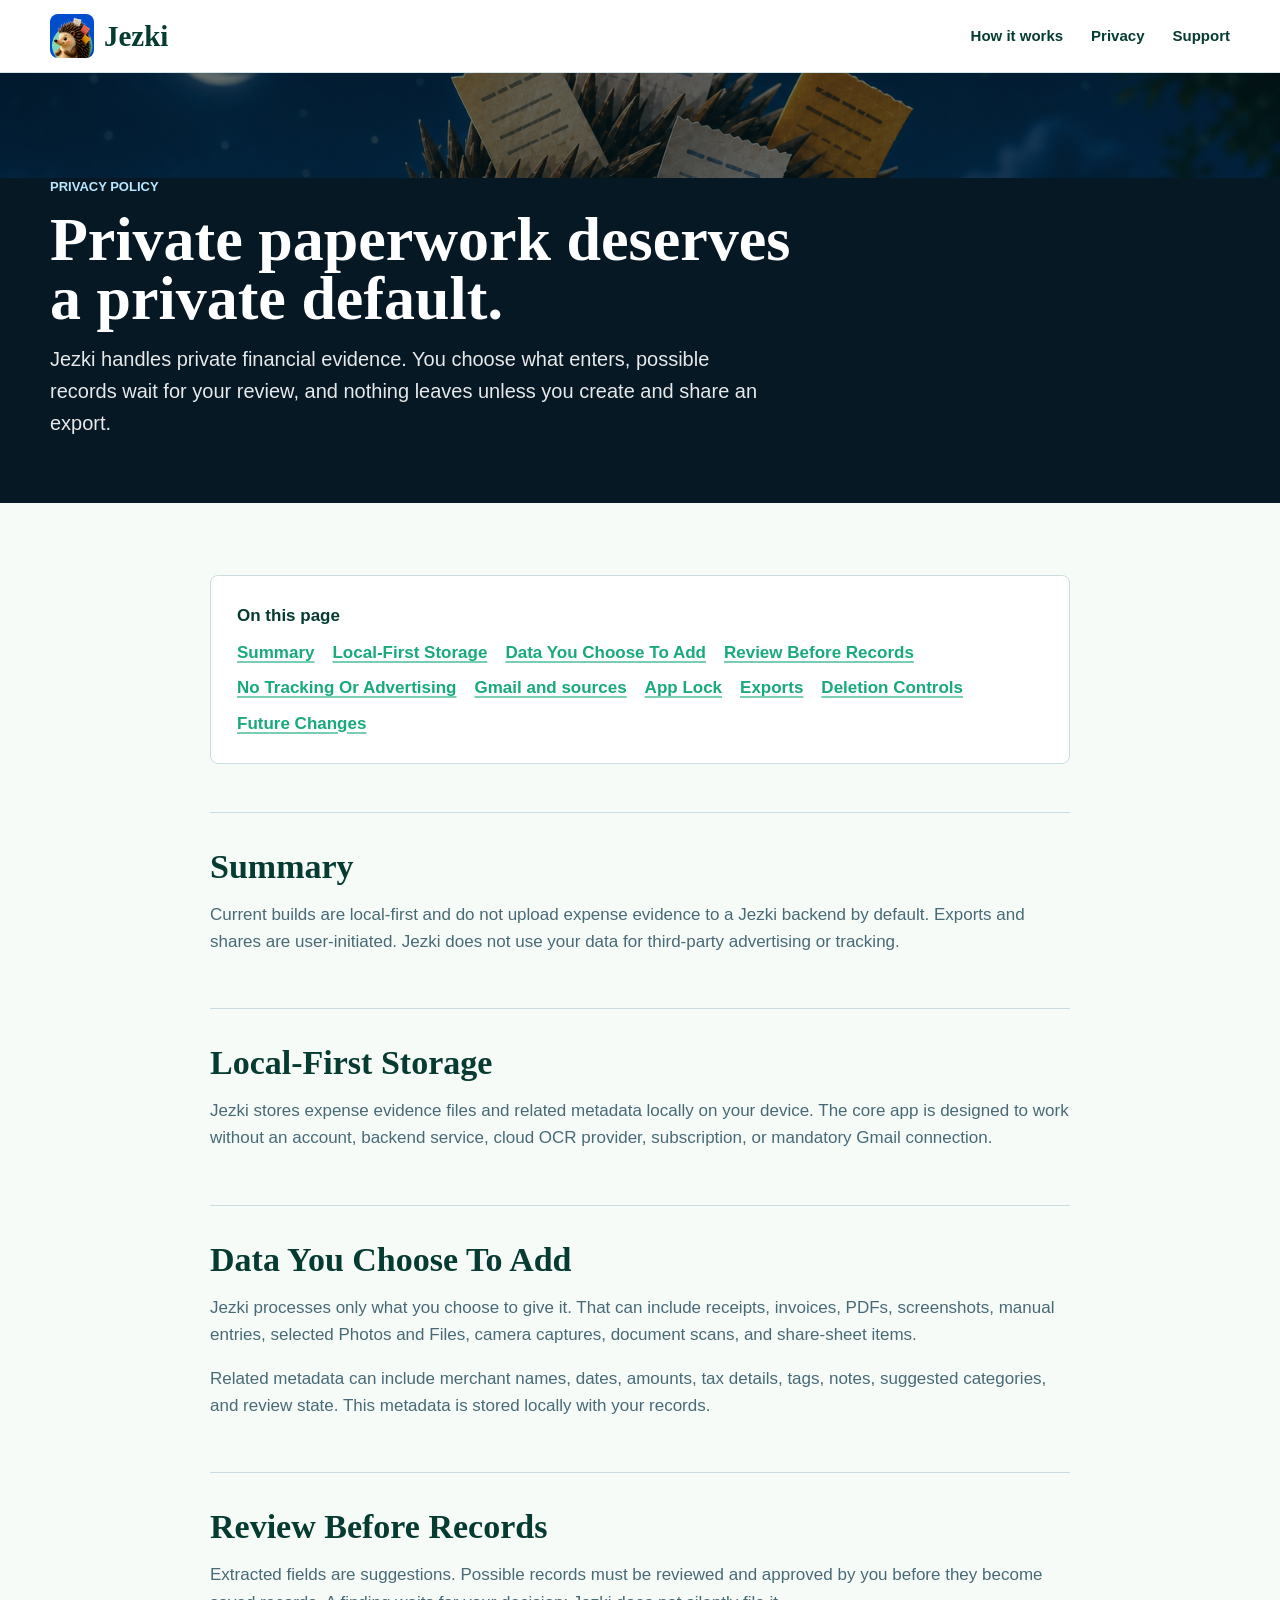
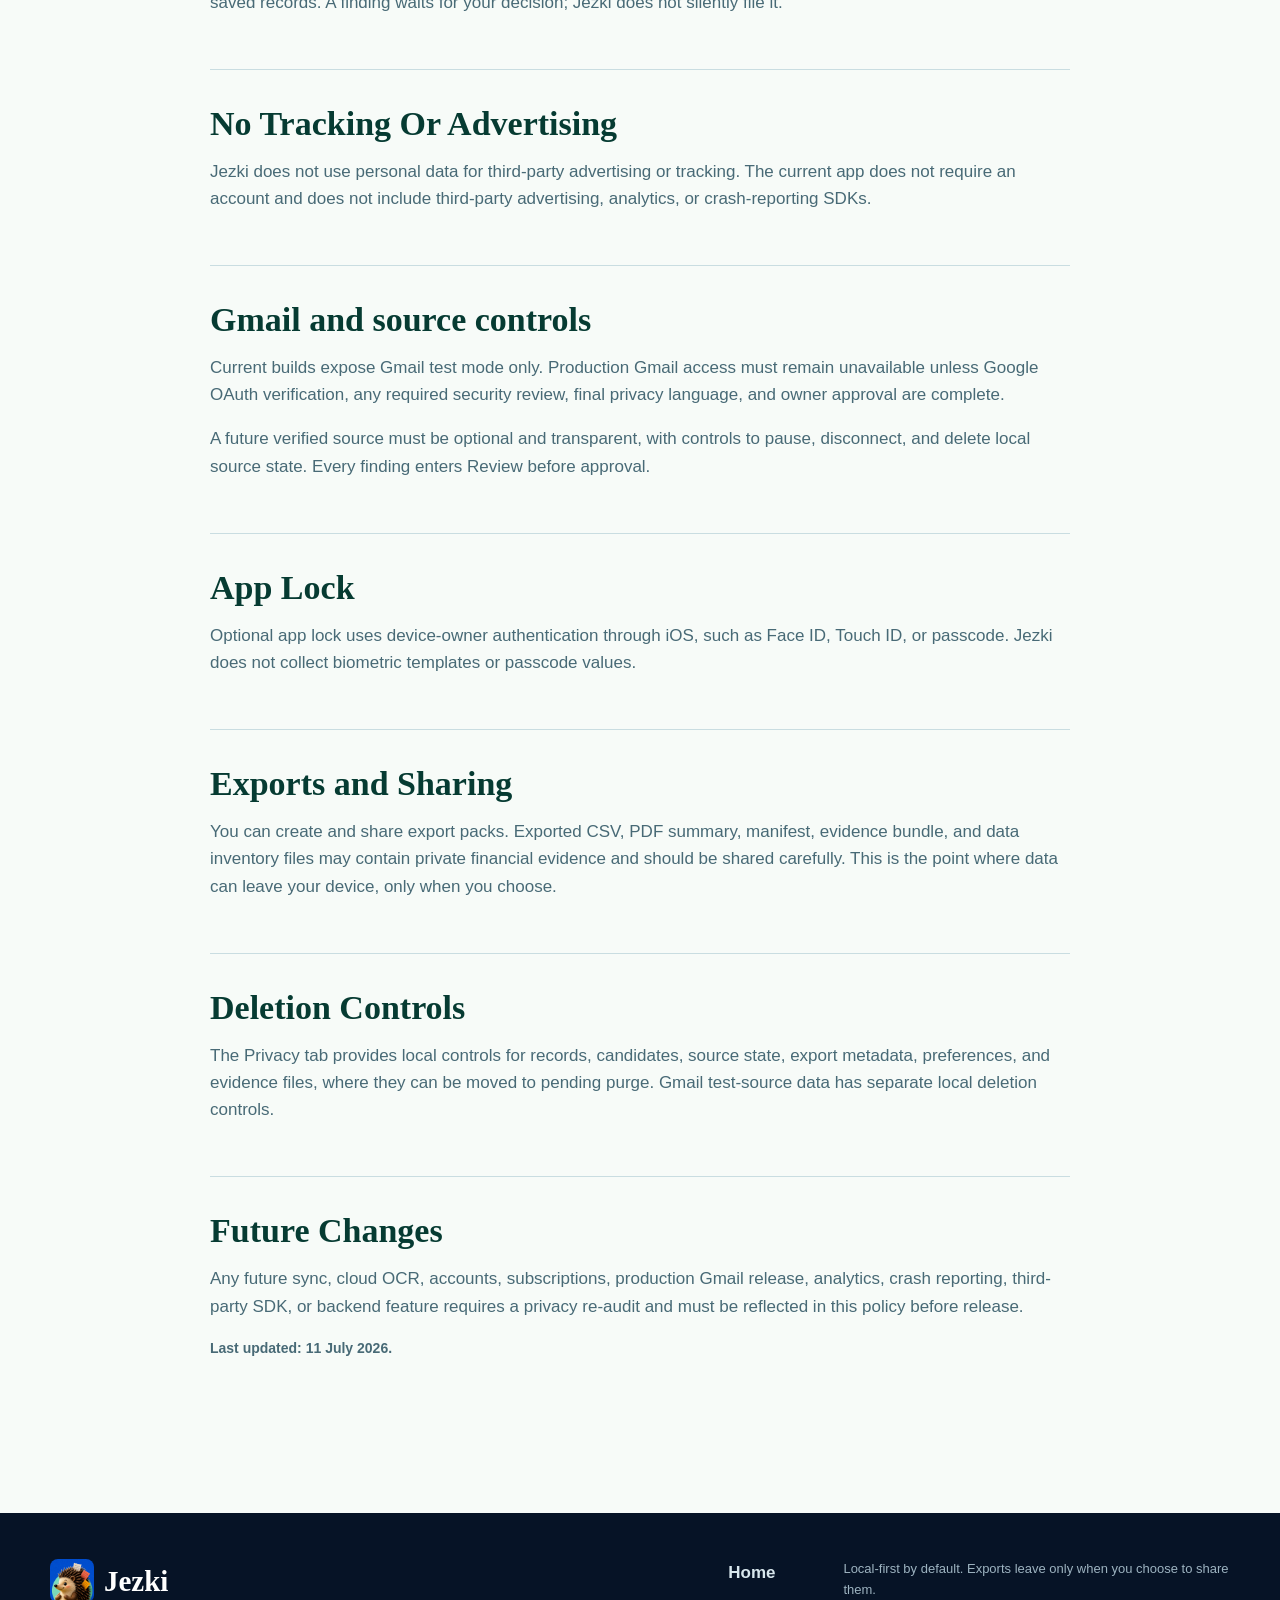
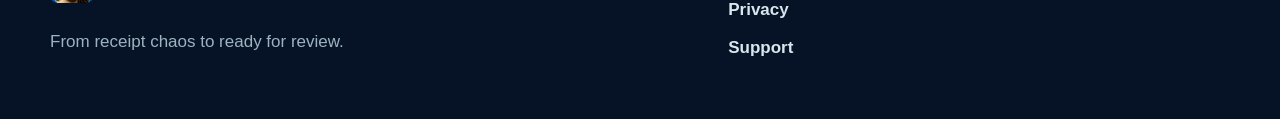
==== commit 2e392388: "Refocus Jezki site on calm receipt conversion" ====
--- a/privacy.html
+++ b/privacy.html
@@ -5,9 +5,8 @@
   <meta name="viewport" content="width=device-width, initial-scale=1">
   <title>Jezki Privacy Policy</title>
   <meta name="description" content="Jezki's privacy policy explains local-first storage, review before records, no tracking or advertising, exports, deletion controls, and future changes.">
-  <meta name="theme-color" content="#f5fbff" media="(prefers-color-scheme: light)">
-  <meta name="theme-color" content="#061326" media="(prefers-color-scheme: dark)">
-  <link rel="stylesheet" href="assets/styles.css">
+  <meta name="theme-color" content="#061326">
+  <link rel="stylesheet" href="assets/styles.css?v=20260711-1">
   <link rel="icon" href="assets/jezki-icon.png">
 </head>
 <body>
@@ -21,7 +20,7 @@
 
   <main id="main">
     <section class="page-hero" aria-labelledby="privacy-title">
-      <picture aria-hidden="true"><source srcset="assets/jezki-hero-night.png" media="(prefers-color-scheme: dark)"><img src="assets/jezki-hero-day.png" alt="" width="1536" height="1024"></picture>
+      <picture aria-hidden="true"><source srcset="assets/jezki-hero-night.png" media="(max-width: 700px)"><source srcset="assets/jezki-hero-night.png" media="(prefers-color-scheme: dark)"><img src="assets/jezki-hero-day.png" alt="" width="1536" height="1024"></picture>
       <div class="wrap">
         <p class="eyebrow light">Privacy policy</p>
         <h1 id="privacy-title">Private paperwork deserves a private default.</h1>
@@ -31,8 +30,6 @@
 
     <div class="reading">
       <div class="wrap">
-        <div class="notice" role="note"><strong>Owner-review draft.</strong><p>This policy describes the current local-first Jezki app. Final hosted text must be approved before App Store submission.</p></div>
-
         <nav class="toc" aria-label="On this page">
           <p>On this page</p>
           <ul><li><a href="#summary">Summary</a></li><li><a href="#local">Local-First Storage</a></li><li><a href="#data">Data You Choose To Add</a></li><li><a href="#review">Review Before Records</a></li><li><a href="#tracking">No Tracking Or Advertising</a></li><li><a href="#gmail">Gmail and sources</a></li><li><a href="#lock">App Lock</a></li><li><a href="#exports">Exports</a></li><li><a href="#deletion">Deletion Controls</a></li><li><a href="#future">Future Changes</a></li></ul>
@@ -88,7 +85,7 @@
         <section class="doc-block" id="future" aria-labelledby="future-title">
           <h2 id="future-title">Future Changes</h2>
           <p>Any future sync, cloud OCR, accounts, subscriptions, production Gmail release, analytics, crash reporting, third-party SDK, or backend feature requires a privacy re-audit and must be reflected in this policy before release.</p>
-          <p class="updated">Owner-review draft. Final hosted text is pending owner approval.</p>
+          <p class="updated">Last updated: 11 July 2026.</p>
         </section>
       </div>
     </div>
@@ -98,7 +95,7 @@
     <div class="wrap footer-grid">
       <div><a class="brand footer-brand" href="index.html" aria-label="Jezki home"><img src="assets/jezki-icon.png" alt="" width="44" height="44"><span>Jezki</span></a><p>From receipt chaos to ready for review.</p></div>
       <nav aria-label="Footer"><a href="index.html">Home</a><a href="privacy.html">Privacy</a><a href="support.html">Support</a></nav>
-      <p class="footer-note">Owner-review material. Final hosted text and production URLs remain pending owner approval.</p>
+      <p class="footer-note">Local-first by default. Exports leave only when you choose to share them.</p>
     </div>
   </footer>
 </body>
--- a/assets/styles.css
+++ b/assets/styles.css
@@ -1,12 +1,14 @@
 :root {
   color-scheme: light dark;
-  --paper: #f5fbff;
+  --paper: #f7fbf8;
   --paper-strong: #ffffff;
   --surface: #ffffff;
-  --surface-blue: #e9f5ff;
+  --surface-blue: #eaf6ff;
+  --surface-mint: #e5f7ef;
+  --surface-amber: #fff1c9;
   --ink: #063b32;
-  --ink-soft: #476879;
-  --line: #c9dce8;
+  --ink-soft: #486a76;
+  --line: #c9dde1;
   --cobalt: #0d55dc;
   --cobalt-bright: #5598ff;
   --sky: #83cfff;
@@ -14,10 +16,14 @@
   --mint: #18a97d;
   --amber: #f0a92e;
   --night: #061326;
-  --night-surface: #0c1f3b;
+  --deep-green: #063b32;
+  --showcase: #092951;
+  --hero-ink: #063b32;
+  --hero-soft: #214f57;
+  --hero-glass: rgba(255, 255, 255, .78);
   --display: "Iowan Old Style", "Palatino Linotype", Palatino, Georgia, serif;
   --sans: -apple-system, BlinkMacSystemFont, "Segoe UI", sans-serif;
-  --shadow: 0 18px 50px rgba(13, 85, 220, .14);
+  --shadow: 0 18px 50px rgba(13, 85, 220, .12);
 }
 
 * {
@@ -30,6 +36,7 @@
 
 body {
   margin: 0;
+  overflow-x: hidden;
   background: var(--paper);
   color: var(--ink);
   font-family: var(--sans);
@@ -59,10 +66,10 @@
   left: 12px;
   z-index: 100;
   padding: 10px 14px;
+  border: 2px solid var(--cobalt);
+  border-radius: 6px;
   background: var(--surface);
   color: var(--ink);
-  border: 2px solid var(--cobalt);
-  border-radius: 6px;
   transform: translateY(-160%);
 }
 
@@ -80,8 +87,8 @@
   top: 0;
   z-index: 20;
   min-height: 72px;
-  background: color-mix(in srgb, var(--paper-strong) 92%, transparent);
   border-bottom: 1px solid color-mix(in srgb, var(--line) 75%, transparent);
+  background: color-mix(in srgb, var(--paper-strong) 91%, transparent);
   backdrop-filter: blur(18px);
 }
 
@@ -97,11 +104,12 @@
   display: inline-flex;
   align-items: center;
   gap: 10px;
-  text-decoration: none;
+  color: var(--ink);
   font-family: var(--display);
   font-size: 29px;
   font-weight: 800;
   line-height: 1;
+  text-decoration: none;
 }
 
 .brand img {
@@ -132,35 +140,25 @@
 .hero {
   position: relative;
   isolation: isolate;
-  height: min(780px, calc(100svh - 150px));
-  min-height: 620px;
+  height: min(700px, calc(100svh - 72px));
+  min-height: 610px;
   overflow: hidden;
-  color: #fff;
-  background: var(--night);
+  background: #83cfff;
+  color: var(--hero-ink);
 }
 
 .hero-media,
-.hero-media img,
-.closing picture,
-.closing picture img {
+.hero-media img {
   position: absolute;
   inset: 0;
   width: 100%;
   height: 100%;
 }
 
-.hero-media img,
-.closing picture img {
+.hero-media img {
   object-fit: cover;
-  object-position: center 54%;
-}
-
-.hero-shade,
-.closing-shade {
-  position: absolute;
-  inset: 0;
-  z-index: 1;
-  background: rgba(4, 29, 36, .50);
+  object-position: center center;
+  animation: scene-reveal 900ms ease-out both;
 }
 
 .hero-inner {
@@ -172,13 +170,14 @@
 }
 
 .hero-copy {
-  width: min(640px, 70%);
-  padding: 48px 0 58px;
-  text-shadow: 0 2px 20px rgba(0, 14, 24, .38);
+  width: min(535px, 44%);
+  padding: 42px 0 50px;
+  text-shadow: 0 1px 18px rgba(255, 255, 255, .38);
+  animation: copy-reveal 700ms 180ms ease-out both;
 }
 
 .eyebrow {
-  margin: 0 0 14px;
+  margin: 0 0 13px;
   color: var(--coral);
   font-size: 13px;
   font-weight: 850;
@@ -207,32 +206,33 @@
 
 h1 {
   margin-bottom: 8px;
-  font-size: 92px;
-  line-height: .92;
+  font-size: 86px;
+  line-height: .94;
 }
 
 .hero-promise {
-  margin: 0 0 16px;
-  max-width: 620px;
+  max-width: 510px;
+  margin: 0 0 15px;
   font-family: var(--display);
-  font-size: 42px;
+  font-size: 40px;
   font-weight: 800;
-  line-height: 1.03;
+  line-height: 1.02;
 }
 
 .hero-detail {
-  max-width: 600px;
-  margin: 0 0 26px;
-  font-size: 19px;
-  line-height: 1.5;
-  color: rgba(255, 255, 255, .94);
+  max-width: 510px;
+  margin: 0 0 24px;
+  color: var(--hero-soft);
+  font-size: 17px;
+  font-weight: 600;
+  line-height: 1.48;
 }
 
 .hero-note {
-  margin: 20px 0 0;
-  font-size: 14px;
-  font-weight: 750;
-  color: rgba(255, 255, 255, .82);
+  margin: 18px 0 0;
+  color: var(--hero-soft);
+  font-size: 13px;
+  font-weight: 800;
 }
 
 .hero-actions {
@@ -241,25 +241,76 @@
   gap: 10px;
 }
 
+.store-link {
+  min-height: 58px;
+  display: inline-flex;
+  align-items: center;
+  gap: 11px;
+  padding: 7px 14px 7px 8px;
+  border: 1px solid rgba(255, 255, 255, .5);
+  border-radius: 8px;
+  background: #050b14;
+  color: #fff;
+  line-height: 1;
+  text-decoration: none;
+  box-shadow: 0 12px 30px rgba(0, 0, 0, .25);
+}
+
+.store-link img {
+  width: 44px;
+  height: 44px;
+  flex: 0 0 44px;
+  border-radius: 8px;
+}
+
+.store-link span {
+  min-width: 122px;
+  display: grid;
+  gap: 2px;
+}
+
+.store-link small,
+.store-link em {
+  font-family: var(--sans);
+  font-size: 10px;
+  font-style: normal;
+  font-weight: 700;
+}
+
+.store-link strong {
+  font-family: var(--sans);
+  font-size: 20px;
+  font-weight: 800;
+}
+
+.store-link em {
+  color: #9fc1d2;
+  text-transform: uppercase;
+}
+
+.store-link:hover {
+  border-color: var(--sky);
+}
+
 .button {
+  min-height: 48px;
   display: inline-flex;
-  min-height: 48px;
   align-items: center;
   justify-content: center;
   padding: 12px 18px;
   border: 1px solid transparent;
   border-radius: 8px;
-  text-decoration: none;
   font-size: 15px;
   font-weight: 800;
   line-height: 1.2;
+  text-decoration: none;
   text-shadow: none;
 }
 
 .button.primary {
+  background: var(--cobalt);
   color: #fff;
-  background: var(--cobalt);
-  box-shadow: 0 10px 30px rgba(0, 31, 110, .28);
+  box-shadow: 0 10px 30px rgba(0, 31, 110, .22);
 }
 
 .button.primary:hover {
@@ -267,18 +318,26 @@
 }
 
 .button.glass {
+  border-color: rgba(6, 59, 50, .34);
+  background: var(--hero-glass);
+  color: var(--hero-ink);
+  backdrop-filter: blur(12px);
+}
+
+.dark-button {
+  flex: 0 0 auto;
+  background: var(--deep-green);
   color: #fff;
-  border-color: rgba(255, 255, 255, .62);
-  background: rgba(3, 35, 44, .42);
 }
 
 .section {
-  padding: 96px 0;
+  padding: 88px 0;
 }
 
 .intro {
-  padding-top: 56px;
-  padding-bottom: 58px;
+  padding-top: 66px;
+  padding-bottom: 48px;
+  background: var(--paper);
 }
 
 .split-intro,
@@ -291,14 +350,14 @@
 }
 
 h2 {
-  margin-bottom: 20px;
-  font-size: 50px;
-  line-height: 1.02;
+  margin-bottom: 18px;
+  font-size: 48px;
+  line-height: 1.03;
 }
 
 h3 {
   margin-bottom: 10px;
-  font-size: 29px;
+  font-size: 28px;
   line-height: 1.1;
 }
 
@@ -306,11 +365,12 @@
 .section-head > p:last-child {
   margin: 0;
   color: var(--ink-soft);
-  font-size: 21px;
+  font-size: 20px;
 }
 
 .workflow {
-  padding-top: 12px;
+  padding-top: 16px;
+  padding-bottom: 84px;
 }
 
 .workflow-grid {
@@ -320,9 +380,10 @@
 }
 
 .workflow-step {
-  min-height: 430px;
-  padding: 30px;
+  min-height: 330px;
+  padding: 28px;
   border: 1px solid var(--line);
+  border-top: 6px solid var(--sky);
   border-radius: 8px;
   background: var(--surface);
   box-shadow: var(--shadow);
@@ -331,6 +392,10 @@
 .review-step {
   border-color: var(--cobalt-bright);
   background: var(--surface-blue);
+}
+
+.export-step {
+  border-top-color: var(--mint);
 }
 
 .step-number,
@@ -342,7 +407,7 @@
 }
 
 .step-number {
-  margin-bottom: 54px;
+  margin-bottom: 28px;
   color: var(--cobalt);
 }
 
@@ -360,7 +425,7 @@
   grid-template-columns: 1fr 1.3fr 1fr;
   align-items: center;
   gap: 8px;
-  margin-top: 26px;
+  margin-top: 24px;
   font-size: 12px;
   font-weight: 850;
   text-align: center;
@@ -375,7 +440,7 @@
 }
 
 .receipt-card {
-  min-height: 92px;
+  min-height: 86px;
   display: flex;
   flex-direction: column;
   align-items: center;
@@ -396,13 +461,87 @@
   font-weight: 650;
 }
 
+.app-showcase {
+  padding: 94px 0;
+  overflow: hidden;
+  background: var(--showcase);
+  color: #f5f9ff;
+}
+
+.showcase-head {
+  max-width: 760px;
+  margin-bottom: 42px;
+}
+
+.showcase-head h2 {
+  color: #fff;
+}
+
+.showcase-head > p:not(.eyebrow) {
+  max-width: 660px;
+  margin-bottom: 0;
+  color: #bfd4e5;
+  font-size: 20px;
+}
+
+.showcase-points {
+  margin: 30px 0 0;
+  padding: 0;
+  list-style: none;
+  border-top: 1px solid rgba(255, 255, 255, .18);
+}
+
+.showcase-points li {
+  display: grid;
+  grid-template-columns: 72px 1fr;
+  gap: 16px;
+  padding: 17px 0;
+  border-bottom: 1px solid rgba(255, 255, 255, .18);
+}
+
+.showcase-points strong {
+  color: #83cfff;
+}
+
+.showcase-points span {
+  color: #bfd4e5;
+}
+
+.screen-row {
+  display: grid;
+  grid-template-columns: repeat(4, minmax(0, 1fr));
+  gap: 14px;
+  align-items: start;
+}
+
+.screen-row figure {
+  margin: 0;
+}
+
+.screen-row img {
+  width: 100%;
+  height: auto;
+  border: 1px solid rgba(255, 255, 255, .26);
+  border-radius: 8px;
+  box-shadow: 0 24px 60px rgba(0, 0, 0, .3);
+}
+
+.screen-row figcaption {
+  margin-top: 10px;
+  color: #b9e7ff;
+  font-size: 12px;
+  font-weight: 850;
+  text-align: center;
+  text-transform: uppercase;
+}
+
 .sources {
-  background: var(--surface-blue);
+  background: var(--surface-mint);
 }
 
 .section-head {
   max-width: 760px;
-  margin-bottom: 48px;
+  margin-bottom: 42px;
 }
 
 .source-list {
@@ -412,11 +551,23 @@
 }
 
 .source-list article {
-  min-height: 230px;
-  padding: 26px;
+  min-height: 214px;
+  padding: 24px;
   border: 1px solid var(--line);
   border-radius: 8px;
   background: var(--surface);
+}
+
+.source-list article:nth-child(3n + 1) {
+  border-top: 5px solid var(--cobalt-bright);
+}
+
+.source-list article:nth-child(3n + 2) {
+  border-top: 5px solid var(--coral);
+}
+
+.source-list article:nth-child(3n + 3) {
+  border-top: 5px solid var(--amber);
 }
 
 .source-list article span {
@@ -432,9 +583,9 @@
 }
 
 .privacy-band {
-  padding: 104px 0;
+  padding: 94px 0;
+  background: var(--deep-green);
   color: #f2f8ff;
-  background: #063b32;
 }
 
 .privacy-grid {
@@ -471,7 +622,7 @@
 }
 
 .privacy-list li {
-  padding: 24px 0;
+  padding: 22px 0;
   border-bottom: 1px solid rgba(255, 255, 255, .24);
 }
 
@@ -491,9 +642,21 @@
   color: #c3d8d4;
 }
 
+.compact-disclaimer {
+  margin-top: 32px;
+  margin-bottom: 0;
+  color: rgba(255, 255, 255, .68);
+  font-size: 13px;
+  font-weight: 650;
+}
+
+.boundary {
+  background: var(--surface-amber);
+}
+
 .boundary-grid > div:last-child p:first-child {
   margin-top: 0;
-  font-size: 21px;
+  font-size: 20px;
 }
 
 .boundary-grid > div:last-child p:last-child {
@@ -513,7 +676,7 @@
 }
 
 .faq-list summary {
-  padding: 22px 42px 22px 0;
+  padding: 20px 42px 20px 0;
   cursor: pointer;
   font-family: var(--display);
   font-size: 22px;
@@ -521,52 +684,67 @@
 }
 
 .faq-list details p {
-  margin: -8px 0 24px;
+  margin: -6px 0 22px;
   color: var(--ink-soft);
 }
 
 .closing {
   position: relative;
-  min-height: 560px;
-  isolation: isolate;
+  height: 430px;
   overflow: hidden;
-  color: #fff;
-}
-
+  background: #83cfff;
+}
+
+.closing picture,
 .closing picture img {
-  object-position: center 58%;
-}
-
-.closing-shade {
-  background: rgba(4, 29, 36, .56);
-}
-
-.closing-copy {
-  position: relative;
-  z-index: 2;
-  min-height: 560px;
-  display: flex;
-  flex-direction: column;
-  align-items: flex-start;
-  justify-content: center;
-}
-
-.closing-copy h2 {
-  max-width: 760px;
-  color: #fff;
-  font-size: 58px;
+  position: absolute;
+  inset: 0;
+  width: 100%;
+  height: 100%;
+}
+
+.closing picture img {
+  object-fit: cover;
+  object-position: center center;
+}
+
+.closing-cta {
+  padding: 46px 0;
+  background: #f06f67;
+  color: #063b32;
+}
+
+.closing-cta-inner {
+  display: grid;
+  grid-template-columns: minmax(0, 1fr) auto;
+  gap: 48px;
+  align-items: center;
+}
+
+.closing-cta .eyebrow {
+  color: #71312f;
+}
+
+.closing-cta h2 {
+  max-width: 820px;
+  margin-bottom: 0;
+  font-size: 42px;
+}
+
+.store-link-dark {
+  justify-self: end;
 }
 
 .site-footer {
-  padding: 56px 0;
+  padding: 46px 0;
+  background: var(--night);
   color: #d8e7ed;
-  background: var(--night);
 }
 
 .footer-grid {
   display: grid;
   grid-template-columns: minmax(0, 1.3fr) auto minmax(220px, .8fr);
-  gap: 56px;
+  gap: 50px;
   align-items: start;
 }
 
@@ -596,8 +774,8 @@
   display: flex;
   align-items: flex-end;
   overflow: hidden;
+  background: var(--night);
   color: #fff;
-  background: var(--night);
 }
 
 .page-hero picture,
@@ -681,8 +859,11 @@
 }
 
 .toc a {
-  color: var(--cobalt);
+  color: var(--mint);
   font-weight: 700;
+  text-decoration-color: color-mix(in srgb, var(--mint) 58%, transparent);
+  text-decoration-thickness: 2px;
+  text-underline-offset: 3px;
 }
 
 .doc-block {
@@ -702,6 +883,38 @@
 .doc-block .updated {
   font-size: 14px;
   font-weight: 750;
+}
+
+@keyframes scene-reveal {
+  from { opacity: .74; transform: scale(1.025); }
+  to { opacity: 1; transform: scale(1); }
+}
+
+@keyframes copy-reveal {
+  from { opacity: 0; transform: translateY(14px); }
+  to { opacity: 1; transform: translateY(0); }
+}
+
+@media (max-width: 1040px) {
+  .hero-copy {
+    width: 47%;
+  }
+
+  h1 {
+    font-size: 76px;
+  }
+
+  .hero-promise {
+    font-size: 36px;
+  }
+
+  .showcase-grid {
+    grid-template-columns: 1fr;
+  }
+
+  .showcase-copy {
+    max-width: 720px;
+  }
 }
 
 @media (max-width: 900px) {
@@ -712,7 +925,7 @@
 
   .workflow-step:last-child {
     grid-column: 1 / -1;
-    min-height: 300px;
+    min-height: 280px;
   }
 
   .privacy-grid,
@@ -726,6 +939,29 @@
 }
 
 @media (max-width: 700px) {
+  :root {
+    color-scheme: dark;
+    --paper: #071d1a;
+    --paper-strong: #09252d;
+    --surface: #0d2b33;
+    --surface-blue: #0d3150;
+    --surface-mint: #0b382e;
+    --surface-amber: #393219;
+    --ink: #f3f8ff;
+    --ink-soft: #b6ccd3;
+    --line: #2b5157;
+    --cobalt: #65a1ff;
+    --cobalt-bright: #79aeff;
+    --coral: #ff7b79;
+    --mint: #43d8ad;
+    --amber: #ffc259;
+    --showcase: #0a2448;
+    --hero-ink: #ffffff;
+    --hero-soft: #d4e6f4;
+    --hero-glass: rgba(3, 25, 37, .72);
+    --shadow: 0 18px 50px rgba(0, 0, 0, .2);
+  }
+
   .wrap,
   .reading .wrap {
     width: min(100% - 30px, 1180px);
@@ -755,57 +991,88 @@
   }
 
   .hero {
-    height: calc(100svh - 150px);
-    min-height: 560px;
-  }
-
+    height: auto;
+    min-height: 0;
+    padding-top: 220px;
+    background: var(--paper);
+    color: var(--ink);
+  }
+
+  .hero-media,
   .hero-media img {
-    object-position: 58% center;
-  }
-
-  .hero-shade {
-    background: rgba(4, 29, 36, .58);
+    height: 220px;
+  }
+
+  .hero-media img {
+    object-position: 68% center;
+  }
+
+  .hero-inner {
+    height: auto;
+    background: var(--paper);
   }
 
   .hero-copy {
     width: 100%;
-    padding: 38px 0 46px;
+    padding: 24px 0 30px;
+    text-shadow: none;
   }
 
   h1 {
-    font-size: 62px;
+    margin-bottom: 4px;
+    font-size: 50px;
   }
 
   .hero-promise {
-    font-size: 34px;
+    margin-bottom: 10px;
+    font-size: 30px;
   }
 
   .hero-detail {
-    max-width: 530px;
-    font-size: 17px;
+    margin-bottom: 16px;
+    color: var(--ink-soft);
+    font-size: 15px;
+    line-height: 1.4;
+  }
+
+  .hero-note {
+    color: var(--ink-soft);
+  }
+
+  .button.glass {
+    border-color: var(--line);
+    background: var(--surface);
+    color: var(--ink);
+  }
+
+  .hero .button {
+    min-height: 44px;
+    padding-top: 10px;
+    padding-bottom: 10px;
   }
 
   .section {
-    padding: 70px 0;
+    padding: 66px 0;
   }
 
   .intro {
     padding-top: 48px;
-    padding-bottom: 38px;
+    padding-bottom: 34px;
   }
 
   .split-intro,
   .boundary-grid,
   .faq-grid,
   .privacy-grid,
-  .footer-grid {
+  .footer-grid,
+  .closing-cta-inner {
     grid-template-columns: 1fr;
     gap: 28px;
   }
 
   h2,
-  .closing-copy h2 {
-    font-size: 40px;
+  .closing-cta h2 {
+    font-size: 38px;
   }
 
   .workflow-grid,
@@ -820,7 +1087,56 @@
   }
 
   .step-number {
-    margin-bottom: 32px;
+    margin-bottom: 30px;
+  }
+
+  .app-showcase {
+    padding: 72px 0;
+  }
+
+  .showcase-head {
+    margin-bottom: 28px;
+  }
+
+  .showcase-head > p:not(.eyebrow) {
+    font-size: 17px;
+  }
+
+  .screen-row {
+    display: grid;
+    grid-template-columns: none;
+    grid-auto-flow: column;
+    grid-auto-columns: minmax(260px, 86%);
+    align-items: start;
+    gap: 12px;
+    overflow-x: auto;
+    overscroll-behavior-inline: contain;
+    padding: 12px 2px 18px;
+    scroll-padding-inline: 2px;
+    scroll-snap-type: x mandatory;
+    scrollbar-width: none;
+    -webkit-overflow-scrolling: touch;
+  }
+
+  .screen-row::-webkit-scrollbar {
+    display: none;
+  }
+
+  .screen-row figure {
+    width: 100%;
+    min-width: 0;
+    scroll-snap-align: start;
+  }
+
+  .screen-row img {
+    width: 100%;
+    aspect-ratio: 590 / 1277;
+    object-fit: cover;
+    object-position: top;
+  }
+
+  .screen-row figure:nth-child(2) {
+    transform: none;
   }
 
   .source-list article {
@@ -828,16 +1144,48 @@
   }
 
   .privacy-band {
-    padding: 76px 0;
-  }
-
-  .closing,
-  .closing-copy {
-    min-height: 500px;
+    padding: 72px 0;
+  }
+
+  .closing {
+    height: 280px;
+  }
+
+  .closing picture img {
+    object-position: 68% center;
+  }
+
+  .closing-cta {
+    padding: 38px 0;
+  }
+
+  .dark-button {
+    justify-self: start;
+  }
+
+  .store-link-dark {
+    justify-self: start;
   }
 
   .page-hero {
-    min-height: 390px;
+    min-height: 0;
+    display: block;
+    padding-top: 220px;
+  }
+
+  .page-hero picture,
+  .page-hero::after {
+    inset: 0 0 auto;
+    height: 220px;
+  }
+
+  .page-hero picture img {
+    object-position: 68% 52%;
+  }
+
+  .page-hero .wrap {
+    padding-top: 28px;
+    padding-bottom: 34px;
   }
 
   .page-hero h1 {
@@ -850,10 +1198,40 @@
 }
 
 @media (max-width: 430px) {
+  .hero {
+    padding-top: 210px;
+  }
+
+  .hero-media,
+  .hero-media img {
+    height: 210px;
+  }
+
+  .page-hero {
+    padding-top: 210px;
+  }
+
+  .page-hero picture,
+  .page-hero::after {
+    height: 210px;
+  }
+
+  h1 {
+    font-size: 44px;
+  }
+
+  .hero-promise {
+    font-size: 28px;
+  }
+
   .hero-actions {
     display: grid;
   }
 
+  .store-link {
+    width: 100%;
+  }
+
   .button {
     width: 100%;
   }
@@ -865,56 +1243,60 @@
   .swipe-cue {
     grid-template-columns: .8fr 1.4fr .8fr;
   }
-}
-
-@media (max-height: 680px) {
-  .hero {
-    min-height: 500px;
-  }
-
-  .hero-copy {
-    padding-top: 28px;
-    padding-bottom: 28px;
-  }
-
-  h1 {
-    font-size: 54px;
-  }
-
-  .hero-promise {
-    font-size: 29px;
-  }
-
-  .hero-detail {
-    margin-bottom: 18px;
-    font-size: 15px;
+
+  .showcase-points li {
+    grid-template-columns: 1fr;
+    gap: 2px;
+  }
+
+  .screen-row {
+    grid-auto-columns: minmax(248px, 88%);
   }
 }
 
 @media (prefers-color-scheme: dark) {
   :root {
-    --paper: #061326;
-    --paper-strong: #091a32;
-    --surface: #0c1f3b;
-    --surface-blue: #0a2440;
+    --paper: #071d1a;
+    --paper-strong: #09252d;
+    --surface: #0d2b33;
+    --surface-blue: #0d3150;
+    --surface-mint: #0b382e;
+    --surface-amber: #393219;
     --ink: #f3f8ff;
-    --ink-soft: #abc2d1;
-    --line: #213b5d;
-    --cobalt: #5598ff;
-    --cobalt-bright: #6aa7ff;
-    --coral: #ff7778;
+    --ink-soft: #b6ccd3;
+    --line: #2b5157;
+    --cobalt: #65a1ff;
+    --cobalt-bright: #79aeff;
+    --coral: #ff7b79;
     --mint: #43d8ad;
     --amber: #ffc259;
-    --shadow: 0 18px 50px rgba(0, 0, 0, .22);
+    --showcase: #0a2448;
+    --hero-ink: #ffffff;
+    --hero-soft: #d4e6f4;
+    --hero-glass: rgba(3, 25, 37, .72);
+    --shadow: 0 18px 50px rgba(0, 0, 0, .2);
+  }
+
+  .hero {
+    background: #08254f;
+  }
+
+  .hero-copy {
+    text-shadow: 0 2px 20px rgba(0, 14, 24, .34);
   }
 
   .button.primary {
+    background: var(--cobalt-bright);
     color: #041225;
-    background: var(--cobalt-bright);
-  }
-
-  .privacy-band {
-    background: #07372f;
+  }
+
+  .button.glass {
+    border-color: rgba(255, 255, 255, .48);
+    color: #fff;
+  }
+
+  .closing {
+    background: #08254f;
   }
 
   .site-footer {
@@ -926,4 +1308,9 @@
   html {
     scroll-behavior: auto;
   }
-}
+
+  .hero-media img,
+  .hero-copy {
+    animation: none;
+  }
+}
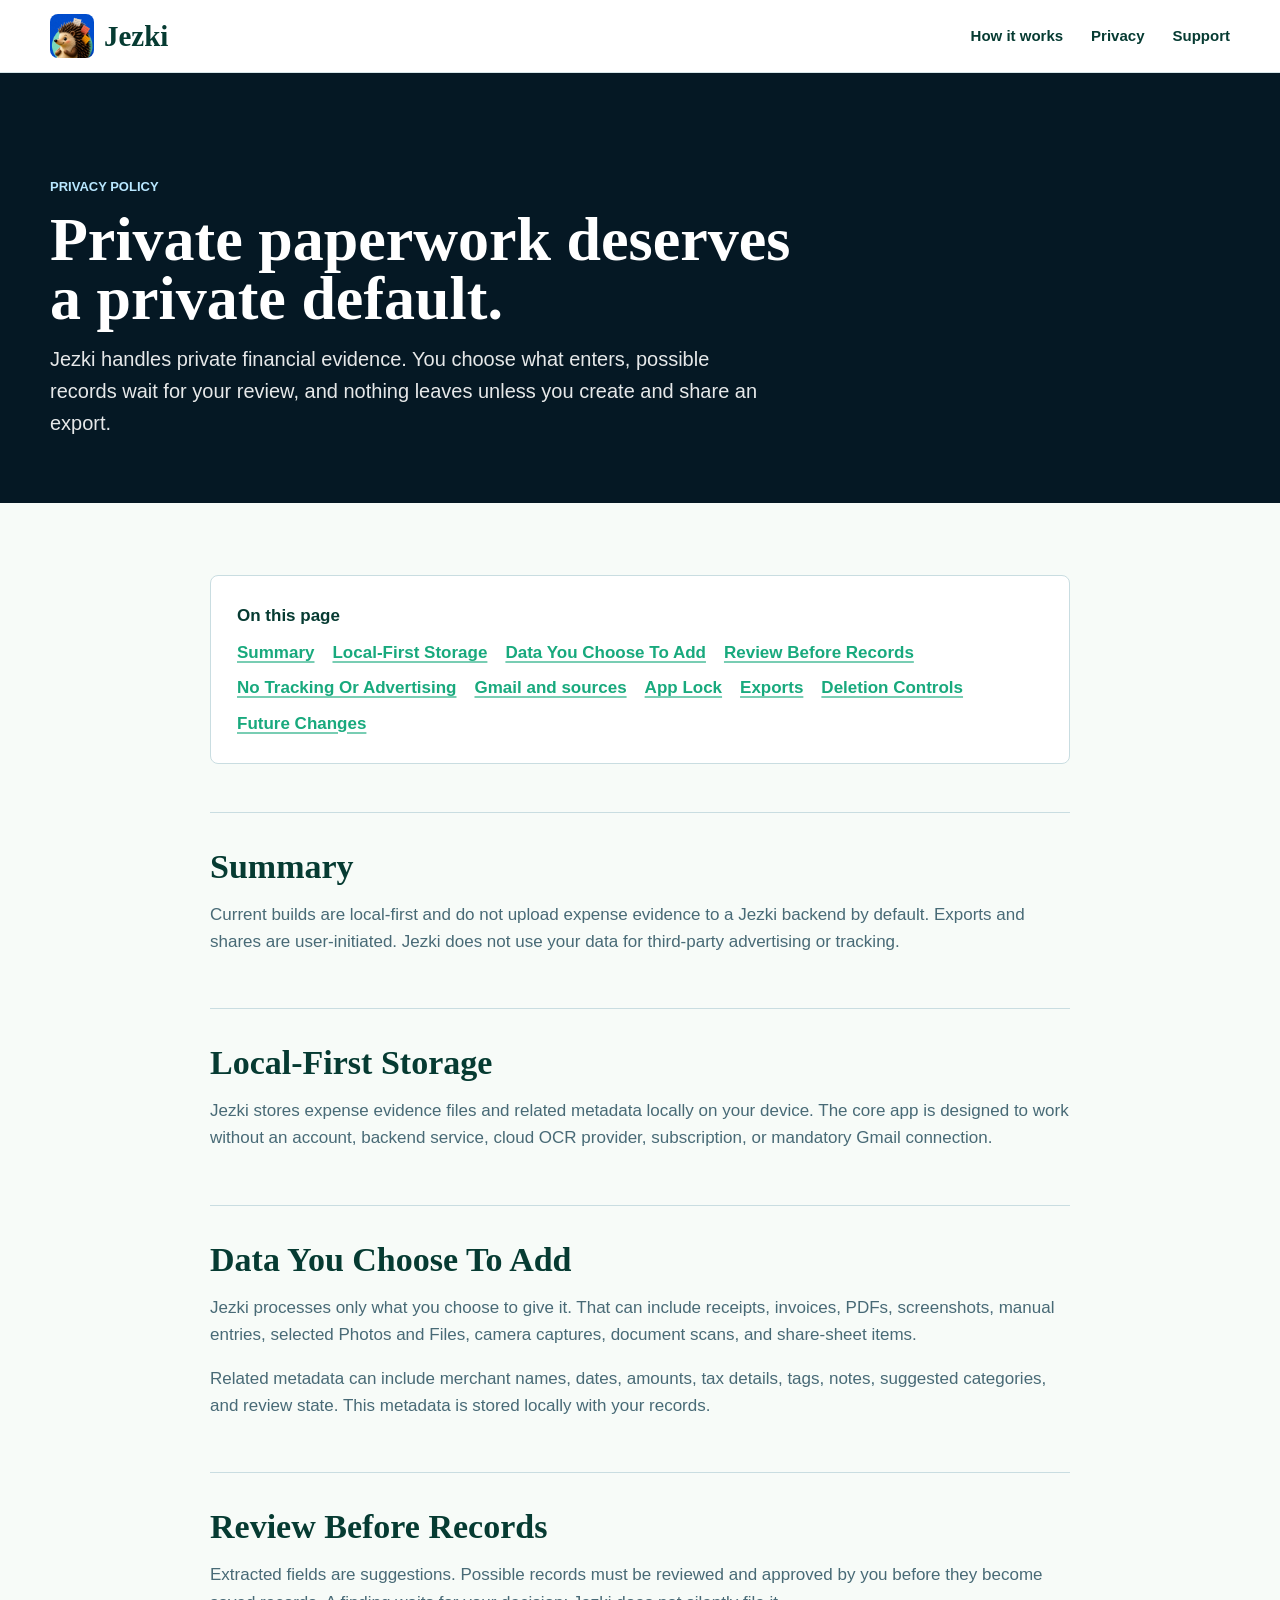
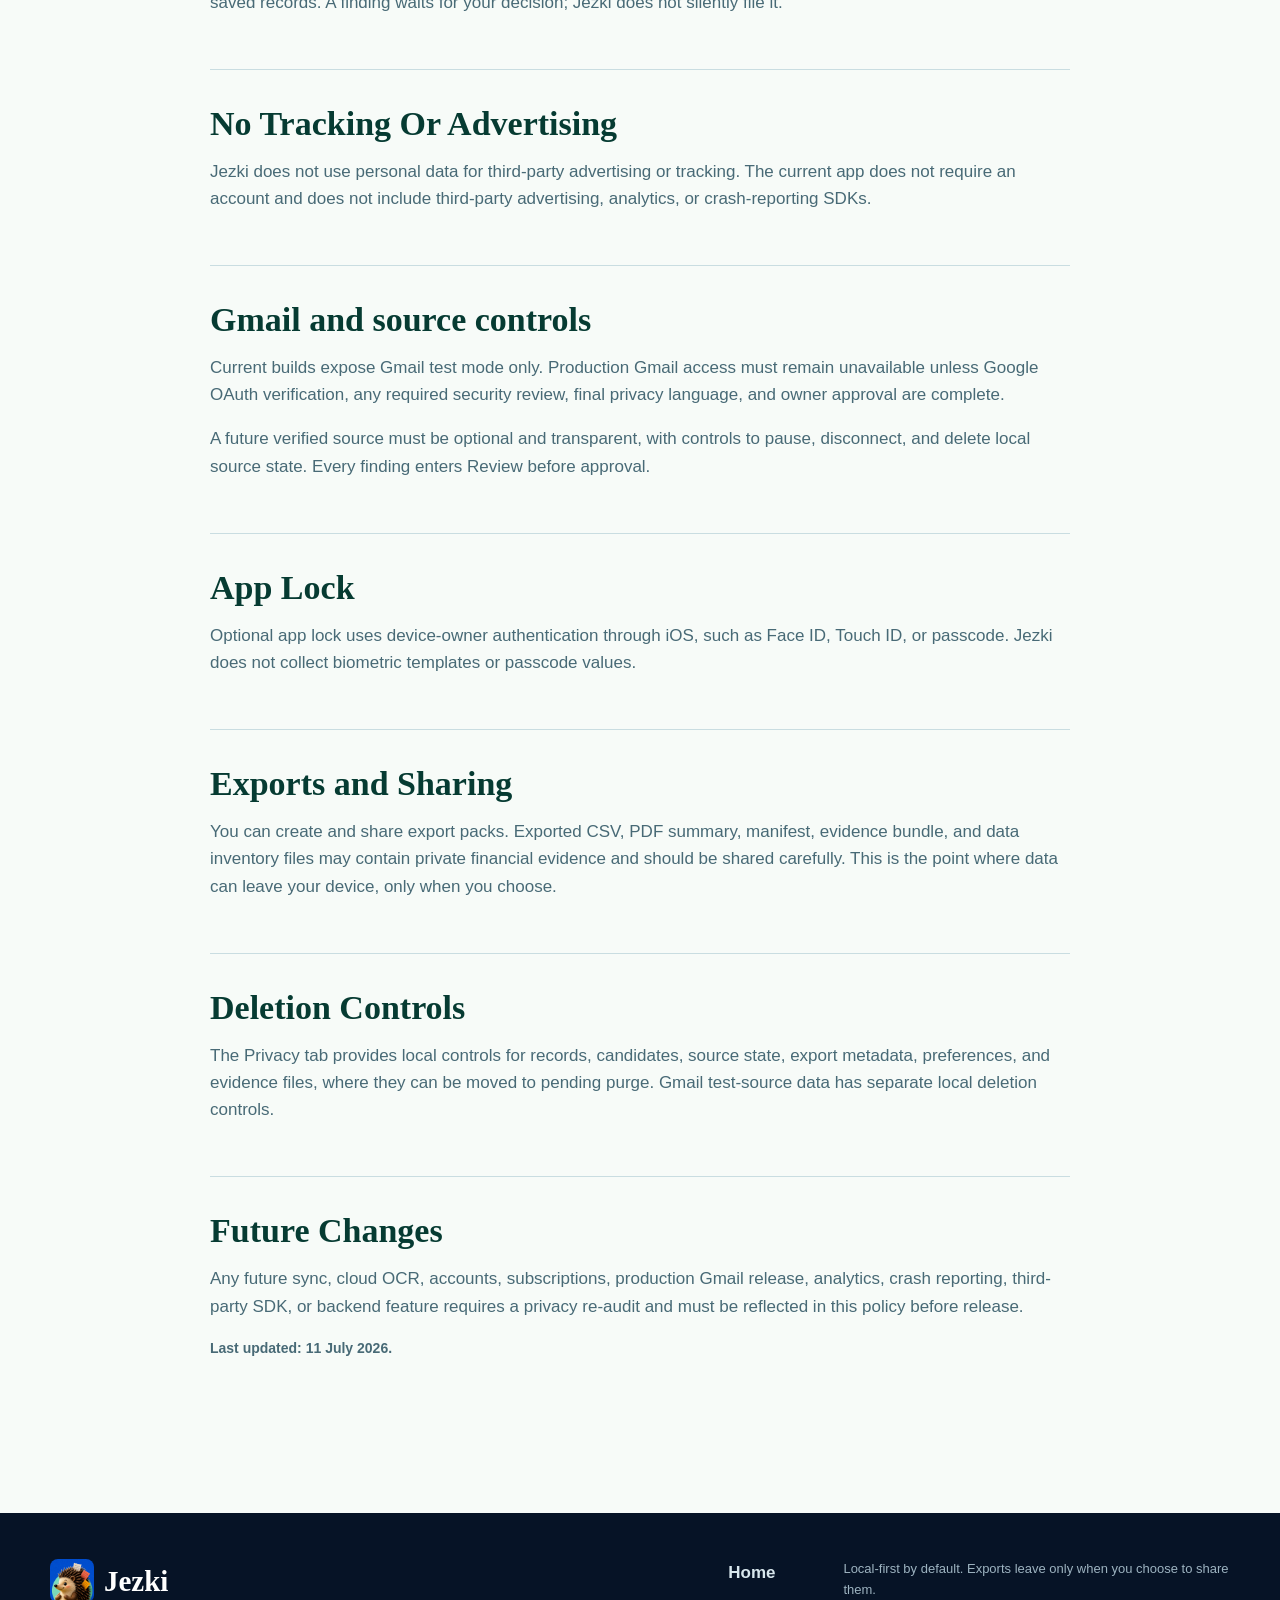
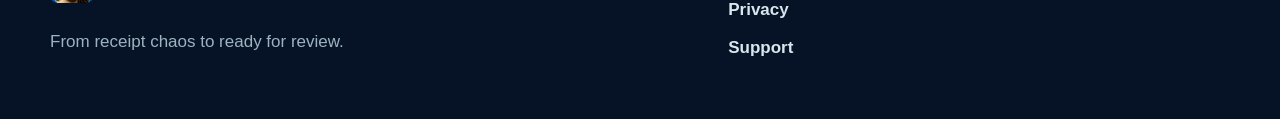
==== commit b56fef58: "Bring the calm Jezki art direction to the website" ====
--- a/privacy.html
+++ b/privacy.html
@@ -20,7 +20,7 @@
 
   <main id="main">
     <section class="page-hero" aria-labelledby="privacy-title">
-      <picture aria-hidden="true"><source srcset="assets/jezki-hero-night.png" media="(max-width: 700px)"><source srcset="assets/jezki-hero-night.png" media="(prefers-color-scheme: dark)"><img src="assets/jezki-hero-day.png" alt="" width="1536" height="1024"></picture>
+      <picture aria-hidden="true"><source srcset="assets/jezki-hero-calm-night.png" media="(max-width: 700px)"><source srcset="assets/jezki-hero-calm-night.png" media="(prefers-color-scheme: dark)"><img src="assets/jezki-hero-calm-day.png" alt="" width="1536" height="1024"></picture>
       <div class="wrap">
         <p class="eyebrow light">Privacy policy</p>
         <h1 id="privacy-title">Private paperwork deserves a private default.</h1>
